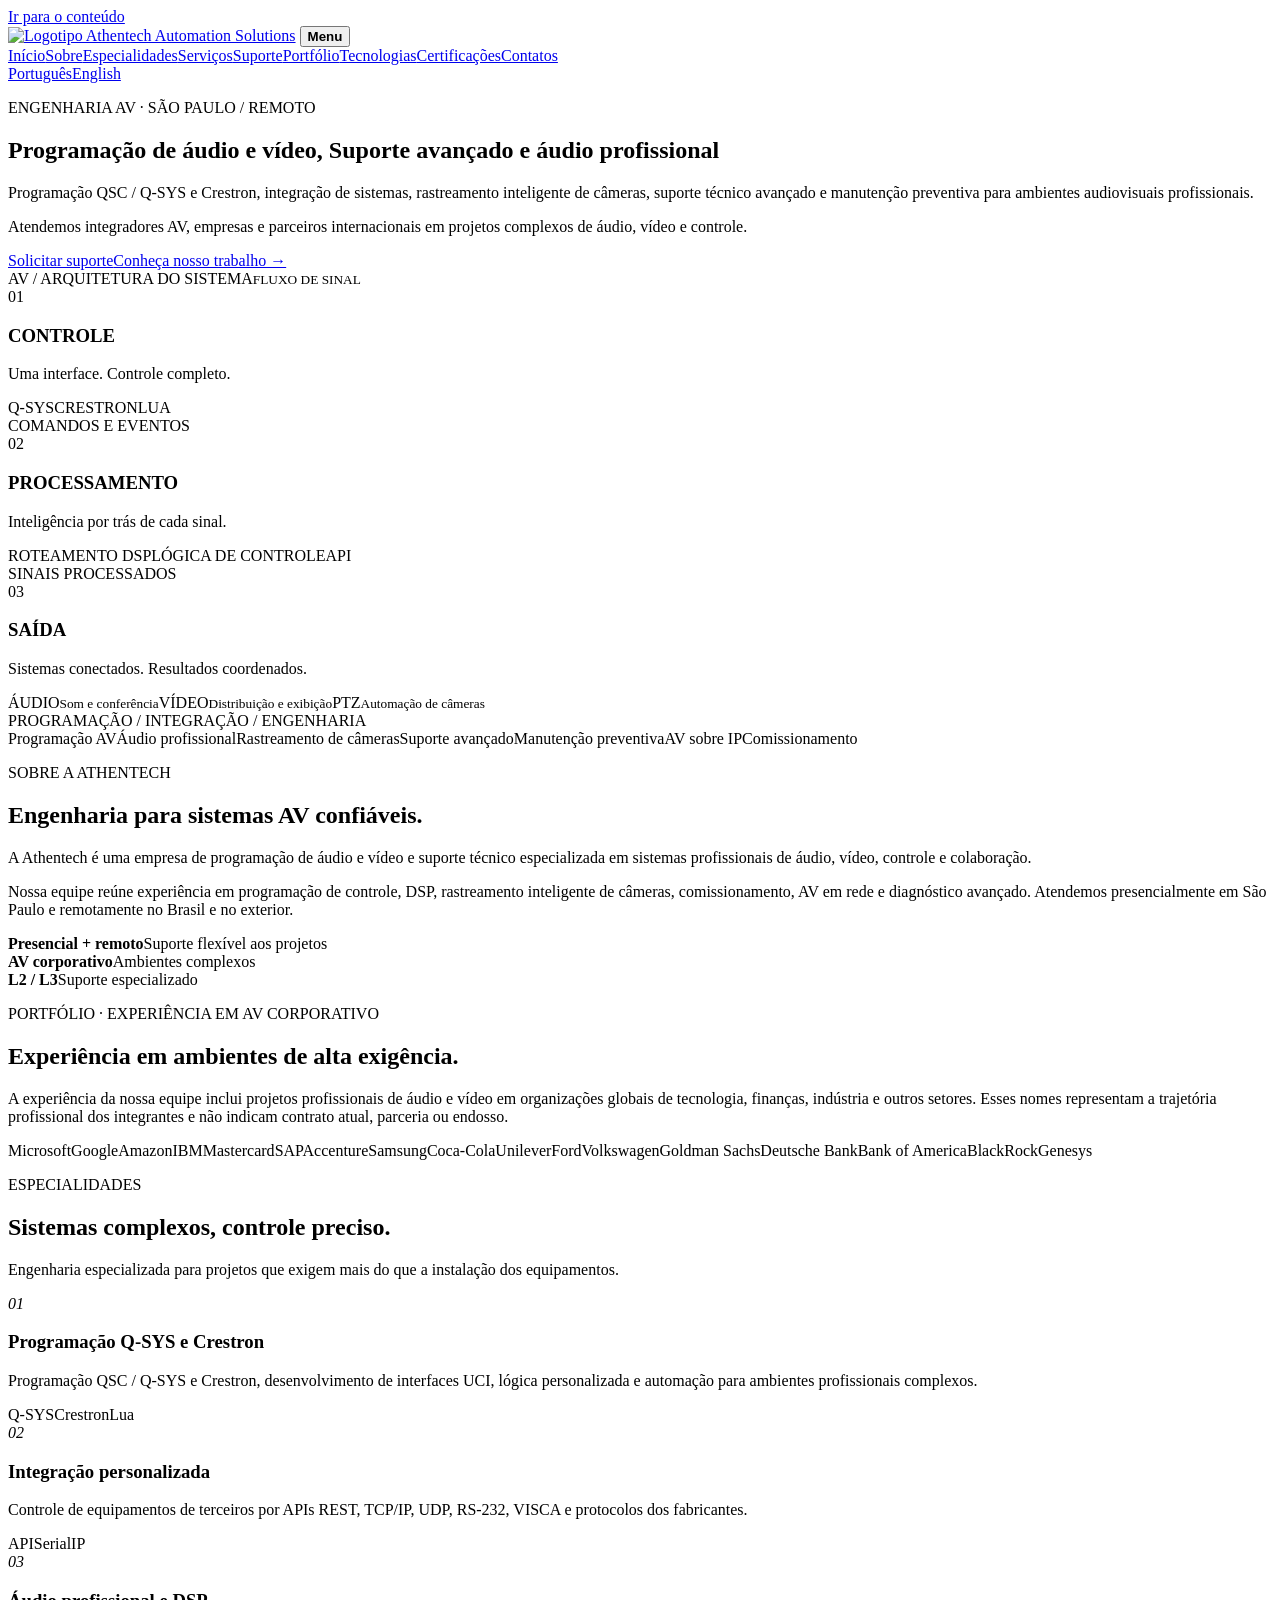
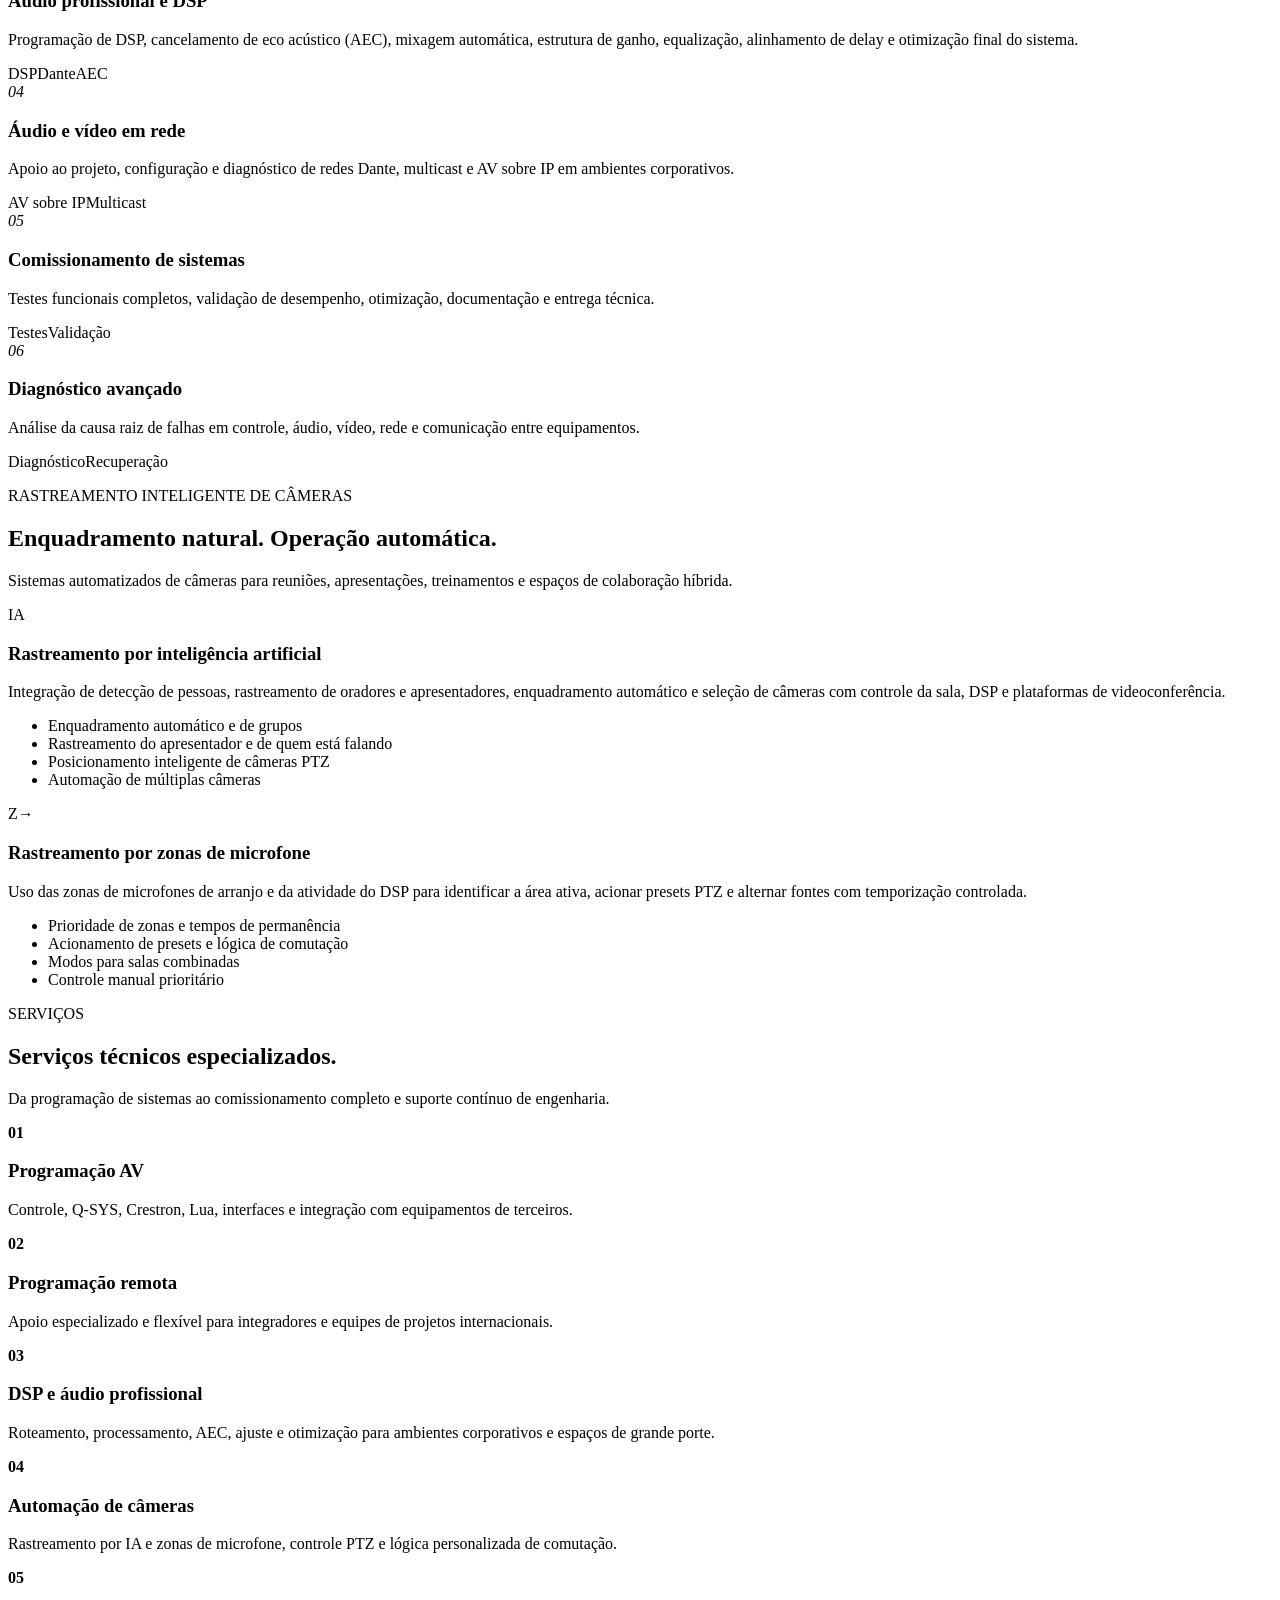
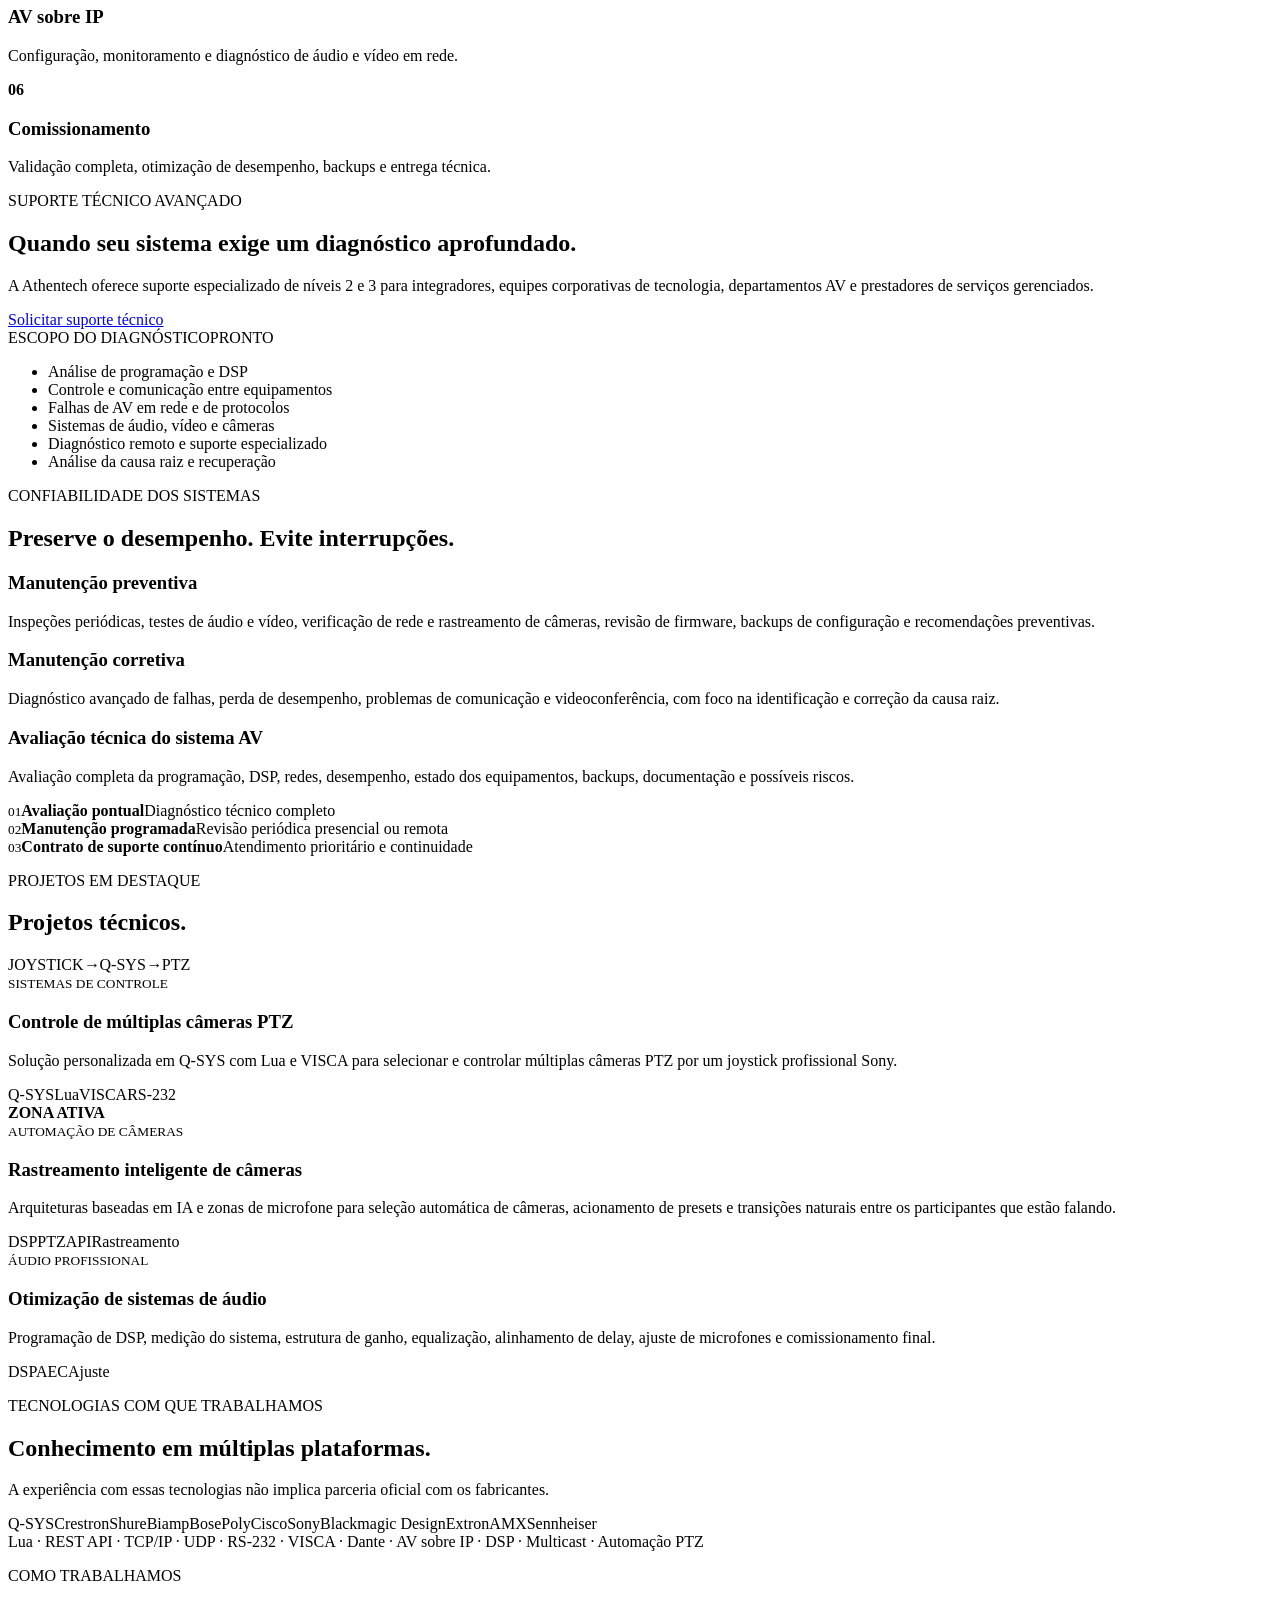
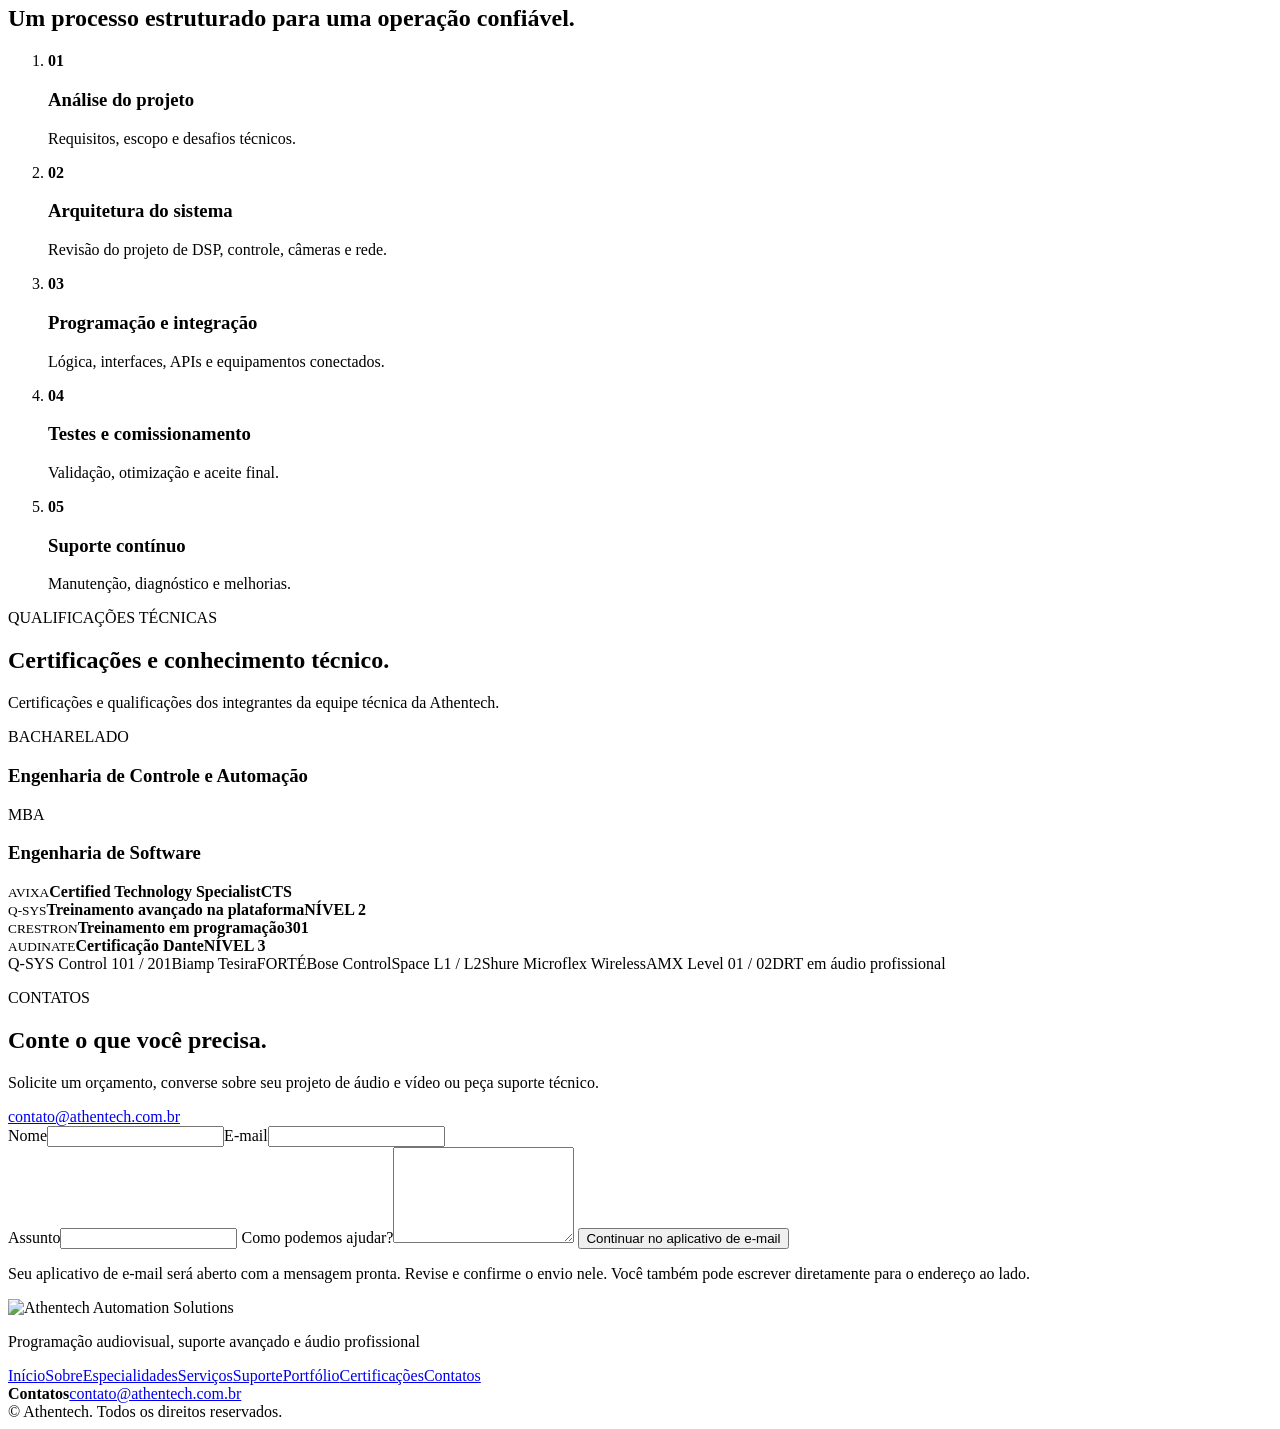
==== index.html @ fe6fc37f "Add files via upload" ====
<!doctype html>
<html lang="pt-BR">
<head>
  <meta charset="utf-8">
  <meta name="viewport" content="width=device-width,initial-scale=1">
  <title>Athentech | Programação QSC / Q-SYS, Crestron e áudio e vídeo</title>
  <meta name="description" content="Empresa de programação de áudio e vídeo: QSC / Q-SYS, Crestron, DSP e suporte técnico AV. Atendimento presencial em São Paulo e remoto no Brasil e exterior.">
  <meta property="og:title" content="Athentech | Programação Q-SYS, Crestron e sistemas AV">
  <meta property="og:description" content="Programação, áudio profissional, rastreamento inteligente de câmeras e suporte avançado para sistemas AV complexos.">
  <meta property="og:type" content="website">
  <link rel="stylesheet" href="/css/style.css">
  <link rel="stylesheet" href="/css/hero-refresh.css">
  <script defer src="/js/script.js"></script>
  <link rel="canonical" href="https://www.athentech.com.br/">
  <link rel="alternate" hreflang="pt-BR" href="https://www.athentech.com.br/">
  <link rel="alternate" hreflang="en" href="https://www.athentech.com.br/en/">
  <link rel="alternate" hreflang="x-default" href="https://www.athentech.com.br/">
  <meta property="og:url" content="https://www.athentech.com.br/">
  <meta property="og:locale" content="pt_BR">
  <meta property="og:locale:alternate" content="en_US">
</head>
<body>
  <a class="skip" href="#main">Ir para o conteúdo</a>
  <header class="site-header">
    <nav class="nav wrap" aria-label="Navegação principal">
      <a class="brand" href="#home" aria-label="Athentech — início"><img src="/assets/logos/athentech-original.png" alt="Logotipo Athentech Automation Solutions" width="535" height="370"></a>
      <button class="menu" aria-expanded="false" aria-controls="nav-links"><span></span><span></span><span></span><b>Menu</b></button>
      <div class="nav-links" id="nav-links"><a href="#home">Início</a><a href="#about">Sobre</a><a href="#expertise">Especialidades</a><a href="#services">Serviços</a><a href="#support">Suporte</a><a href="#portfolio">Portfólio</a><a href="#technologies">Tecnologias</a><a href="#certifications">Certificações</a><a href="#contact">Contatos</a></div>
      <div class="language-switch" role="group" aria-label="Escolher idioma"><a href="/" lang="pt-BR" hreflang="pt-BR" aria-current="page">Português</a><a href="/en/" lang="en" hreflang="en">English</a></div>
    </nav>
  </header>
  <main id="main">
    <section class="hero section" id="home">
      <div class="wrap hero-grid">
        <div class="reveal"><p class="eyebrow">ENGENHARIA AV · SÃO PAULO / REMOTO</p><h1>Programação de áudio e vídeo, <span>Suporte avançado</span> e áudio profissional</h1><p class="lead">Programação QSC / Q-SYS e Crestron, integração de sistemas, rastreamento inteligente de câmeras, suporte técnico avançado e manutenção preventiva para ambientes audiovisuais profissionais.</p><p class="muted">Atendemos integradores AV, empresas e parceiros internacionais em projetos complexos de áudio, vídeo e controle.</p><div class="actions"><a class="button ghost" href="#support">Solicitar suporte</a><a class="text-link" href="#portfolio">Conheça nosso trabalho →</a></div></div>
        <div class="av-blueprint" aria-label="Arquitetura AV: comandos de controle passam pelo processamento de DSP, lógica e API, até as saídas de áudio, vídeo e PTZ.">
          <div class="blueprint-heading"><span>AV / ARQUITETURA DO SISTEMA</span><small>FLUXO DE SINAL</small></div>
          <div class="flow-stage"><div class="stage-number">01</div><div><h3>CONTROLE</h3><p>Uma interface. Controle completo.</p><div class="flow-tags"><span>Q-SYS</span><span>CRESTRON</span><span>LUA</span></div></div></div>
          <div class="flow-connection" aria-hidden="true"><span>COMANDOS E EVENTOS</span></div>
          <div class="flow-stage processing"><div class="stage-number">02</div><div><h3>PROCESSAMENTO</h3><p>Inteligência por trás de cada sinal.</p><div class="flow-tags"><span>ROTEAMENTO DSP</span><span>LÓGICA DE CONTROLE</span><span>API</span></div></div></div>
          <div class="flow-connection" aria-hidden="true"><span>SINAIS PROCESSADOS</span></div>
          <div class="flow-stage"><div class="stage-number">03</div><div><h3>SAÍDA</h3><p>Sistemas conectados. Resultados coordenados.</p><div class="output-branches"><span>ÁUDIO<small>Som e conferência</small></span><span>VÍDEO<small>Distribuição e exibição</small></span><span>PTZ<small>Automação de câmeras</small></span></div></div></div>
          <div class="blueprint-footer">PROGRAMAÇÃO <span>/</span> INTEGRAÇÃO <span>/</span> ENGENHARIA</div>
        </div>
      </div>
    </section>
    <div class="cap-strip"><div class="wrap ticker"><span>Programação AV</span><span>Áudio profissional</span><span>Rastreamento de câmeras</span><span>Suporte avançado</span><span>Manutenção preventiva</span><span>AV sobre IP</span><span>Comissionamento</span></div></div>

    <section class="section" id="about"><div class="wrap split"><div><p class="eyebrow">SOBRE A ATHENTECH</p><h2>Engenharia para sistemas AV confiáveis.</h2></div><div><p class="lead small-lead">A Athentech é uma empresa de programação de áudio e vídeo e suporte técnico especializada em sistemas profissionais de áudio, vídeo, controle e colaboração.</p><p>Nossa equipe reúne experiência em programação de controle, DSP, rastreamento inteligente de câmeras, comissionamento, AV em rede e diagnóstico avançado. Atendemos presencialmente em São Paulo e remotamente no Brasil e no exterior.</p><div class="facts"><div><b>Presencial + remoto</b><span>Suporte flexível aos projetos</span></div><div><b>AV corporativo</b><span>Ambientes complexos</span></div><div><b>L2 / L3</b><span>Suporte especializado</span></div></div></div></div></section>

    <section class="section alternate" id="portfolio"><div class="wrap"><p class="eyebrow">PORTFÓLIO · EXPERIÊNCIA EM AV CORPORATIVO</p><h2>Experiência em ambientes de alta exigência.</h2><p class="section-intro">A experiência da nossa equipe inclui projetos profissionais de áudio e vídeo em organizações globais de tecnologia, finanças, indústria e outros setores. Esses nomes representam a trajetória profissional dos integrantes e não indicam contrato atual, parceria ou endosso.</p><div class="logo-wall" aria-label="Organizações presentes na trajetória profissional da equipe"><span><img src="https://cdn.simpleicons.org/microsoft/ffffff" alt="" onerror="this.hidden=true">Microsoft</span><span><img src="https://cdn.simpleicons.org/google/ffffff" alt="" onerror="this.hidden=true">Google</span><span><img src="https://cdn.simpleicons.org/amazon/ffffff" alt="" onerror="this.hidden=true">Amazon</span><span><img src="https://cdn.simpleicons.org/ibm/ffffff" alt="" onerror="this.hidden=true">IBM</span><span><img src="https://cdn.simpleicons.org/mastercard/ffffff" alt="" onerror="this.hidden=true">Mastercard</span><span><img src="https://cdn.simpleicons.org/sap/ffffff" alt="" onerror="this.hidden=true">SAP</span><span><img src="https://cdn.simpleicons.org/accenture/ffffff" alt="" onerror="this.hidden=true">Accenture</span><span><img src="https://cdn.simpleicons.org/samsung/ffffff" alt="" onerror="this.hidden=true">Samsung</span><span><img src="https://cdn.simpleicons.org/cocacola/ffffff" alt="" onerror="this.hidden=true">Coca-Cola</span><span><img src="https://cdn.simpleicons.org/unilever/ffffff" alt="" onerror="this.hidden=true">Unilever</span><span><img src="https://cdn.simpleicons.org/ford/ffffff" alt="" onerror="this.hidden=true">Ford</span><span><img src="https://cdn.simpleicons.org/volkswagen/ffffff" alt="" onerror="this.hidden=true">Volkswagen</span><span><img src="https://cdn.simpleicons.org/goldmansachs/ffffff" alt="" onerror="this.hidden=true">Goldman Sachs</span><span><img src="https://cdn.simpleicons.org/deutschebank/ffffff" alt="" onerror="this.hidden=true">Deutsche Bank</span><span><img src="https://cdn.simpleicons.org/bankofamerica/ffffff" alt="" onerror="this.hidden=true">Bank of America</span><span><img src="https://cdn.simpleicons.org/blackrock/ffffff" alt="" onerror="this.hidden=true">BlackRock</span><span><img src="https://cdn.simpleicons.org/genesys/ffffff" alt="" onerror="this.hidden=true">Genesys</span></div></div></section>

    <section class="section" id="expertise"><div class="wrap"><p class="eyebrow">ESPECIALIDADES</p><div class="heading-row"><h2>Sistemas complexos, controle preciso.</h2><p>Engenharia especializada para projetos que exigem mais do que a instalação dos equipamentos.</p></div><div class="card-grid expertise-grid">
      <article class="card featured"><i>01</i><h3>Programação Q-SYS e Crestron</h3><p>Programação QSC / Q-SYS e Crestron, desenvolvimento de interfaces UCI, lógica personalizada e automação para ambientes profissionais complexos.</p><div class="tags"><span>Q-SYS</span><span>Crestron</span><span>Lua</span></div></article>
      <article class="card"><i>02</i><h3>Integração personalizada</h3><p>Controle de equipamentos de terceiros por APIs REST, TCP/IP, UDP, RS-232, VISCA e protocolos dos fabricantes.</p><div class="tags"><span>API</span><span>Serial</span><span>IP</span></div></article>
      <article class="card"><i>03</i><h3>Áudio profissional e DSP</h3><p>Programação de DSP, cancelamento de eco acústico (AEC), mixagem automática, estrutura de ganho, equalização, alinhamento de delay e otimização final do sistema.</p><div class="tags"><span>DSP</span><span>Dante</span><span>AEC</span></div></article>
      <article class="card"><i>04</i><h3>Áudio e vídeo em rede</h3><p>Apoio ao projeto, configuração e diagnóstico de redes Dante, multicast e AV sobre IP em ambientes corporativos.</p><div class="tags"><span>AV sobre IP</span><span>Multicast</span></div></article>
      <article class="card"><i>05</i><h3>Comissionamento de sistemas</h3><p>Testes funcionais completos, validação de desempenho, otimização, documentação e entrega técnica.</p><div class="tags"><span>Testes</span><span>Validação</span></div></article>
      <article class="card"><i>06</i><h3>Diagnóstico avançado</h3><p>Análise da causa raiz de falhas em controle, áudio, vídeo, rede e comunicação entre equipamentos.</p><div class="tags"><span>Diagnóstico</span><span>Recuperação</span></div></article>
    </div></div></section>

    <section class="section tracking" id="camera-tracking"><div class="wrap"><p class="eyebrow">RASTREAMENTO INTELIGENTE DE CÂMERAS</p><h2>Enquadramento natural. Operação automática.</h2><p class="section-intro">Sistemas automatizados de câmeras para reuniões, apresentações, treinamentos e espaços de colaboração híbrida.</p><div class="tracking-grid"><article><div class="icon">IA</div><h3>Rastreamento por inteligência artificial</h3><p>Integração de detecção de pessoas, rastreamento de oradores e apresentadores, enquadramento automático e seleção de câmeras com controle da sala, DSP e plataformas de videoconferência.</p><ul><li>Enquadramento automático e de grupos</li><li>Rastreamento do apresentador e de quem está falando</li><li>Posicionamento inteligente de câmeras PTZ</li><li>Automação de múltiplas câmeras</li></ul></article><article><div class="icon">Z→</div><h3>Rastreamento por zonas de microfone</h3><p>Uso das zonas de microfones de arranjo e da atividade do DSP para identificar a área ativa, acionar presets PTZ e alternar fontes com temporização controlada.</p><ul><li>Prioridade de zonas e tempos de permanência</li><li>Acionamento de presets e lógica de comutação</li><li>Modos para salas combinadas</li><li>Controle manual prioritário</li></ul></article></div></div></section>

    <section class="section" id="services"><div class="wrap"><p class="eyebrow">SERVIÇOS</p><div class="heading-row"><h2>Serviços técnicos especializados.</h2><p>Da programação de sistemas ao comissionamento completo e suporte contínuo de engenharia.</p></div><div class="service-list">
      <article><b>01</b><h3>Programação AV</h3><p>Controle, Q-SYS, Crestron, Lua, interfaces e integração com equipamentos de terceiros.</p></article><article><b>02</b><h3>Programação remota</h3><p>Apoio especializado e flexível para integradores e equipes de projetos internacionais.</p></article><article><b>03</b><h3>DSP e áudio profissional</h3><p>Roteamento, processamento, AEC, ajuste e otimização para ambientes corporativos e espaços de grande porte.</p></article><article><b>04</b><h3>Automação de câmeras</h3><p>Rastreamento por IA e zonas de microfone, controle PTZ e lógica personalizada de comutação.</p></article><article><b>05</b><h3>AV sobre IP</h3><p>Configuração, monitoramento e diagnóstico de áudio e vídeo em rede.</p></article><article><b>06</b><h3>Comissionamento</h3><p>Validação completa, otimização de desempenho, backups e entrega técnica.</p></article>
    </div></div></section>

    <section class="section support" id="support"><div class="wrap"><div class="support-head"><p class="eyebrow">SUPORTE TÉCNICO AVANÇADO</p><h2>Quando seu sistema exige um diagnóstico aprofundado.</h2><p>A Athentech oferece suporte especializado de níveis 2 e 3 para integradores, equipes corporativas de tecnologia, departamentos AV e prestadores de serviços gerenciados.</p><a class="button" href="#contact">Solicitar suporte técnico</a></div><div class="diagnostic"><div class="diag-top"><span>ESCOPO DO DIAGNÓSTICO</span><span class="status">PRONTO</span></div><ul><li>Análise de programação e DSP</li><li>Controle e comunicação entre equipamentos</li><li>Falhas de AV em rede e de protocolos</li><li>Sistemas de áudio, vídeo e câmeras</li><li>Diagnóstico remoto e suporte especializado</li><li>Análise da causa raiz e recuperação</li></ul></div></div></section>

    <section class="section"><div class="wrap"><p class="eyebrow">CONFIABILIDADE DOS SISTEMAS</p><h2>Preserve o desempenho. Evite interrupções.</h2><div class="maintenance-grid"><article><h3>Manutenção preventiva</h3><p>Inspeções periódicas, testes de áudio e vídeo, verificação de rede e rastreamento de câmeras, revisão de firmware, backups de configuração e recomendações preventivas.</p></article><article><h3>Manutenção corretiva</h3><p>Diagnóstico avançado de falhas, perda de desempenho, problemas de comunicação e videoconferência, com foco na identificação e correção da causa raiz.</p></article><article><h3>Avaliação técnica do sistema AV</h3><p>Avaliação completa da programação, DSP, redes, desempenho, estado dos equipamentos, backups, documentação e possíveis riscos.</p></article></div><div class="models"><div><small>01</small><b>Avaliação pontual</b><span>Diagnóstico técnico completo</span></div><div><small>02</small><b>Manutenção programada</b><span>Revisão periódica presencial ou remota</span></div><div><small>03</small><b>Contrato de suporte contínuo</b><span>Atendimento prioritário e continuidade</span></div></div></div></section>

    <section class="section alternate" id="technical-projects"><div class="wrap"><p class="eyebrow">PROJETOS EM DESTAQUE</p><h2>Projetos técnicos.</h2><div class="portfolio-grid"><article class="project"><div class="project-visual flow"><span>JOYSTICK</span><i>→</i><span>Q-SYS</span><i>→</i><span>PTZ</span></div><div><small>SISTEMAS DE CONTROLE</small><h3>Controle de múltiplas câmeras PTZ</h3><p>Solução personalizada em Q-SYS com Lua e VISCA para selecionar e controlar múltiplas câmeras PTZ por um joystick profissional Sony.</p><div class="tags"><span>Q-SYS</span><span>Lua</span><span>VISCA</span><span>RS-232</span></div></div></article><article class="project"><div class="project-visual zones"><i></i><i></i><i></i><b>ZONA ATIVA</b></div><div><small>AUTOMAÇÃO DE CÂMERAS</small><h3>Rastreamento inteligente de câmeras</h3><p>Arquiteturas baseadas em IA e zonas de microfone para seleção automática de câmeras, acionamento de presets e transições naturais entre os participantes que estão falando.</p><div class="tags"><span>DSP</span><span>PTZ</span><span>API</span><span>Rastreamento</span></div></div></article><article class="project"><div class="project-visual waves"><i></i><i></i><i></i><i></i><i></i><i></i><i></i></div><div><small>ÁUDIO PROFISSIONAL</small><h3>Otimização de sistemas de áudio</h3><p>Programação de DSP, medição do sistema, estrutura de ganho, equalização, alinhamento de delay, ajuste de microfones e comissionamento final.</p><div class="tags"><span>DSP</span><span>AEC</span><span>Ajuste</span></div></div></article></div></div></section>

    <section class="section" id="technologies"><div class="wrap"><p class="eyebrow">TECNOLOGIAS COM QUE TRABALHAMOS</p><h2>Conhecimento em múltiplas plataformas.</h2><p class="section-intro">A experiência com essas tecnologias não implica parceria oficial com os fabricantes.</p><div class="tech-cloud"><span>Q-SYS</span><span>Crestron</span><span>Shure</span><span>Biamp</span><span>Bose</span><span>Poly</span><span>Cisco</span><span>Sony</span><span>Blackmagic Design</span><span>Extron</span><span>AMX</span><span>Sennheiser</span></div><div class="protocols">Lua · REST API · TCP/IP · UDP · RS-232 · VISCA · Dante · AV sobre IP · DSP · Multicast · Automação PTZ</div></div></section>

    <section class="section process"><div class="wrap"><p class="eyebrow">COMO TRABALHAMOS</p><h2>Um processo estruturado para uma operação confiável.</h2><ol><li><b>01</b><div><h3>Análise do projeto</h3><p>Requisitos, escopo e desafios técnicos.</p></div></li><li><b>02</b><div><h3>Arquitetura do sistema</h3><p>Revisão do projeto de DSP, controle, câmeras e rede.</p></div></li><li><b>03</b><div><h3>Programação e integração</h3><p>Lógica, interfaces, APIs e equipamentos conectados.</p></div></li><li><b>04</b><div><h3>Testes e comissionamento</h3><p>Validação, otimização e aceite final.</p></div></li><li><b>05</b><div><h3>Suporte contínuo</h3><p>Manutenção, diagnóstico e melhorias.</p></div></li></ol></div></section>

    <section class="section certifications" id="certifications"><div class="wrap"><p class="eyebrow">QUALIFICAÇÕES TÉCNICAS</p><h2>Certificações e conhecimento técnico.</h2><p class="section-intro">Certificações e qualificações dos integrantes da equipe técnica da Athentech.</p><div class="academic-qualifications"><article><p class="eyebrow">BACHARELADO</p><h3>Engenharia de Controle e Automação</h3></article><article><p class="eyebrow">MBA</p><h3>Engenharia de Software</h3></article></div><div class="cert-major"><div><small>AVIXA</small><b>Certified Technology Specialist</b><strong>CTS</strong></div><div><small>Q-SYS</small><b>Treinamento avançado na plataforma</b><strong>NÍVEL 2</strong></div><div><small>CRESTRON</small><b>Treinamento em programação</b><strong>301</strong></div><div><small>AUDINATE</small><b>Certificação Dante</b><strong>NÍVEL 3</strong></div></div><div class="cert-minor"><span>Q-SYS Control 101 / 201</span><span>Biamp TesiraFORTÉ</span><span>Bose ControlSpace L1 / L2</span><span>Shure Microflex Wireless</span><span>AMX Level 01 / 02</span><span>DRT em áudio profissional</span></div></div></section>


    <section class="section contact-section" id="contact"><div class="wrap contact-grid">
      <div><p class="eyebrow">CONTATOS</p><h2>Conte o que você precisa.</h2><p class="section-intro">Solicite um orçamento, converse sobre seu projeto de áudio e vídeo ou peça suporte técnico.</p><a class="contact-email" href="mailto:contato@athentech.com.br">contato@athentech.com.br</a></div>
      <form id="contact-form" action="mailto:contato@athentech.com.br" method="get" aria-describedby="contact-note">
        <div class="form-grid"><label for="contact-name">Nome<input id="contact-name" name="name" autocomplete="name" required maxlength="100"></label><label for="contact-email">E-mail<input id="contact-email" name="email" type="email" autocomplete="email" required maxlength="160"></label></div>
        <label for="contact-subject">Assunto<input id="contact-subject" name="subject" required maxlength="150"></label>
        <label for="contact-message">Como podemos ajudar?<textarea id="contact-message" name="message" rows="6" required maxlength="2000"></textarea></label>
        <button class="button" type="submit">Continuar no aplicativo de e-mail</button>
        <p id="contact-note" class="form-note">Seu aplicativo de e-mail será aberto com a mensagem pronta. Revise e confirme o envio nele. Você também pode escrever diretamente para o endereço ao lado.</p>
        <p id="contact-status" role="status" aria-live="polite"></p>
      </form>
    </div></section>
  </main>
  <footer><div class="wrap footer-grid"><div><div class="footer-logo-panel"><img src="/assets/logos/athentech-footer.png" alt="Athentech Automation Solutions" width="535" height="370" loading="lazy"></div><p>Programação audiovisual, suporte avançado e áudio profissional</p></div><nav aria-label="Navegação do rodapé"><a href="#home">Início</a><a href="#about">Sobre</a><a href="#expertise">Especialidades</a><a href="#services">Serviços</a><a href="#support">Suporte</a><a href="#portfolio">Portfólio</a><a href="#certifications">Certificações</a><a href="#contact">Contatos</a></nav><div class="contact-compact"><b>Contatos</b><a href="mailto:contato@athentech.com.br">contato@athentech.com.br</a></div></div><div class="wrap legal">© <span id="year"></span> Athentech. Todos os direitos reservados.</div></footer>
</body></html>
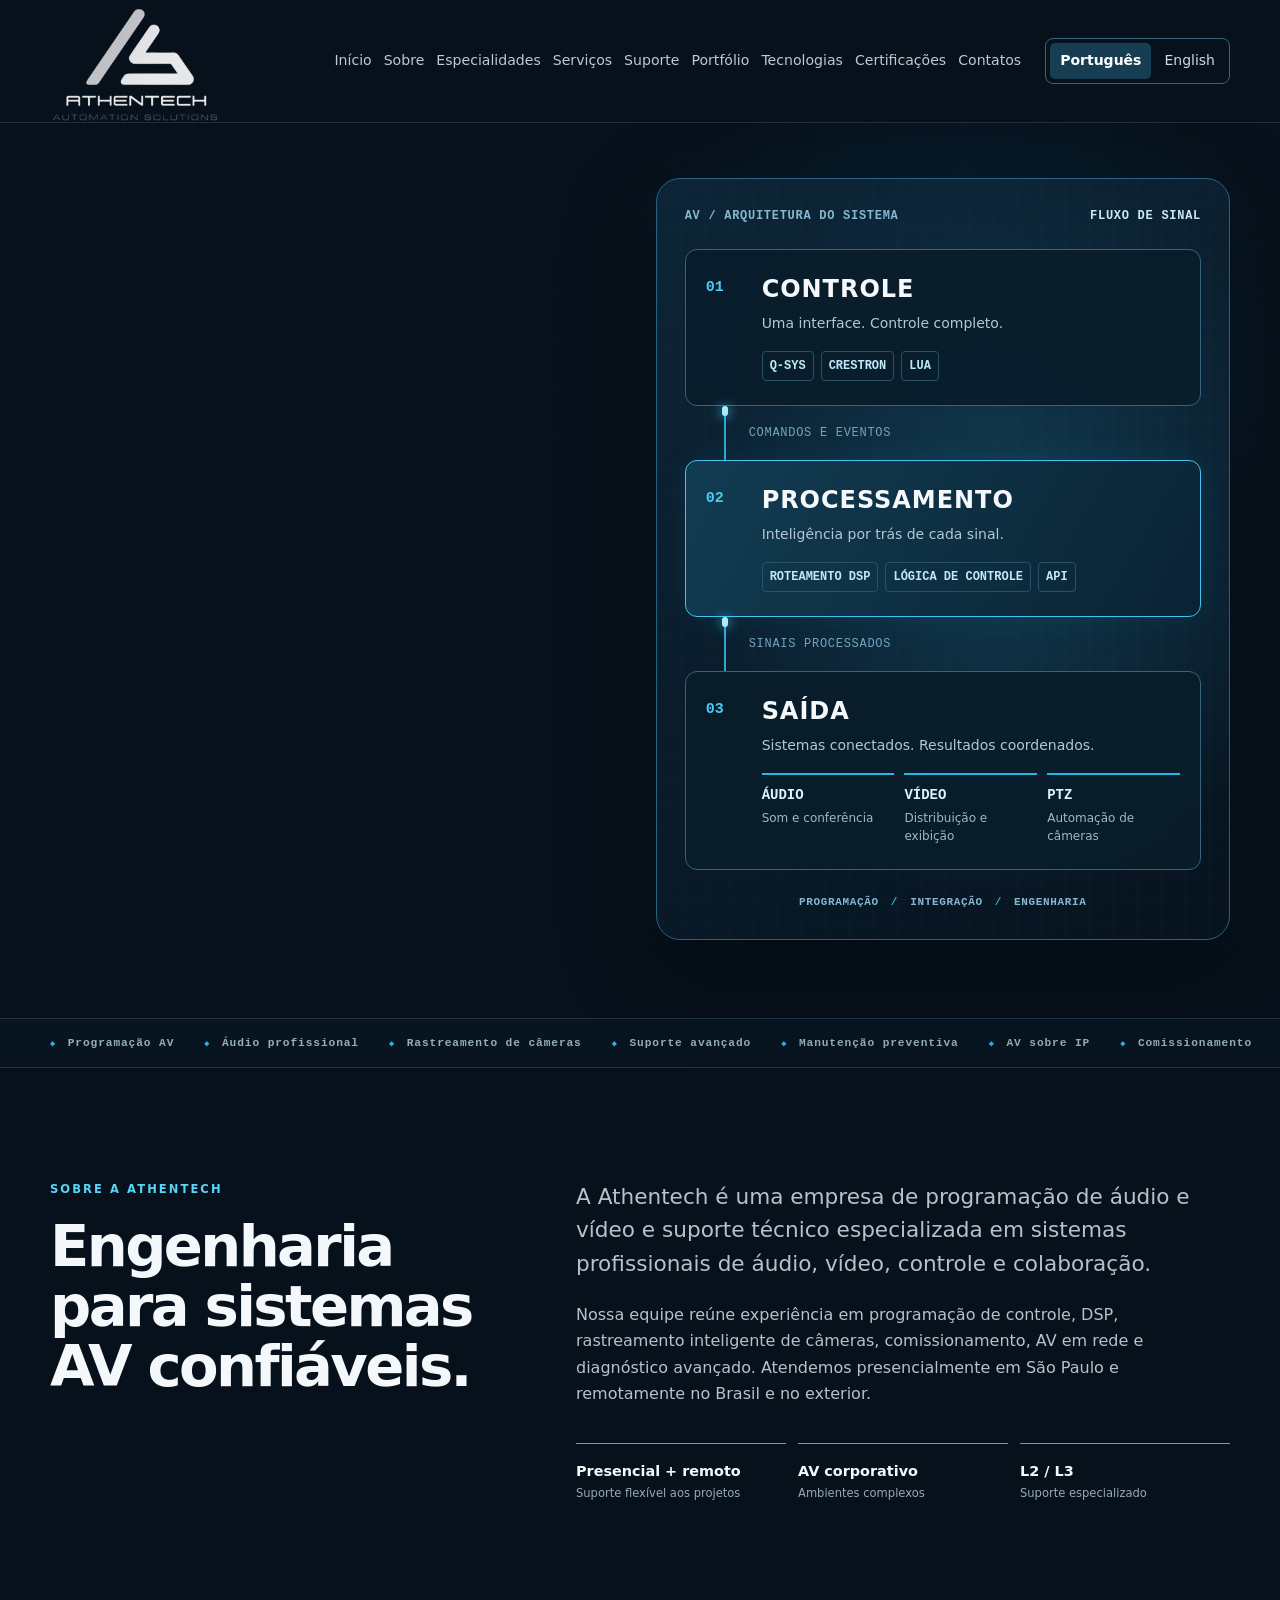
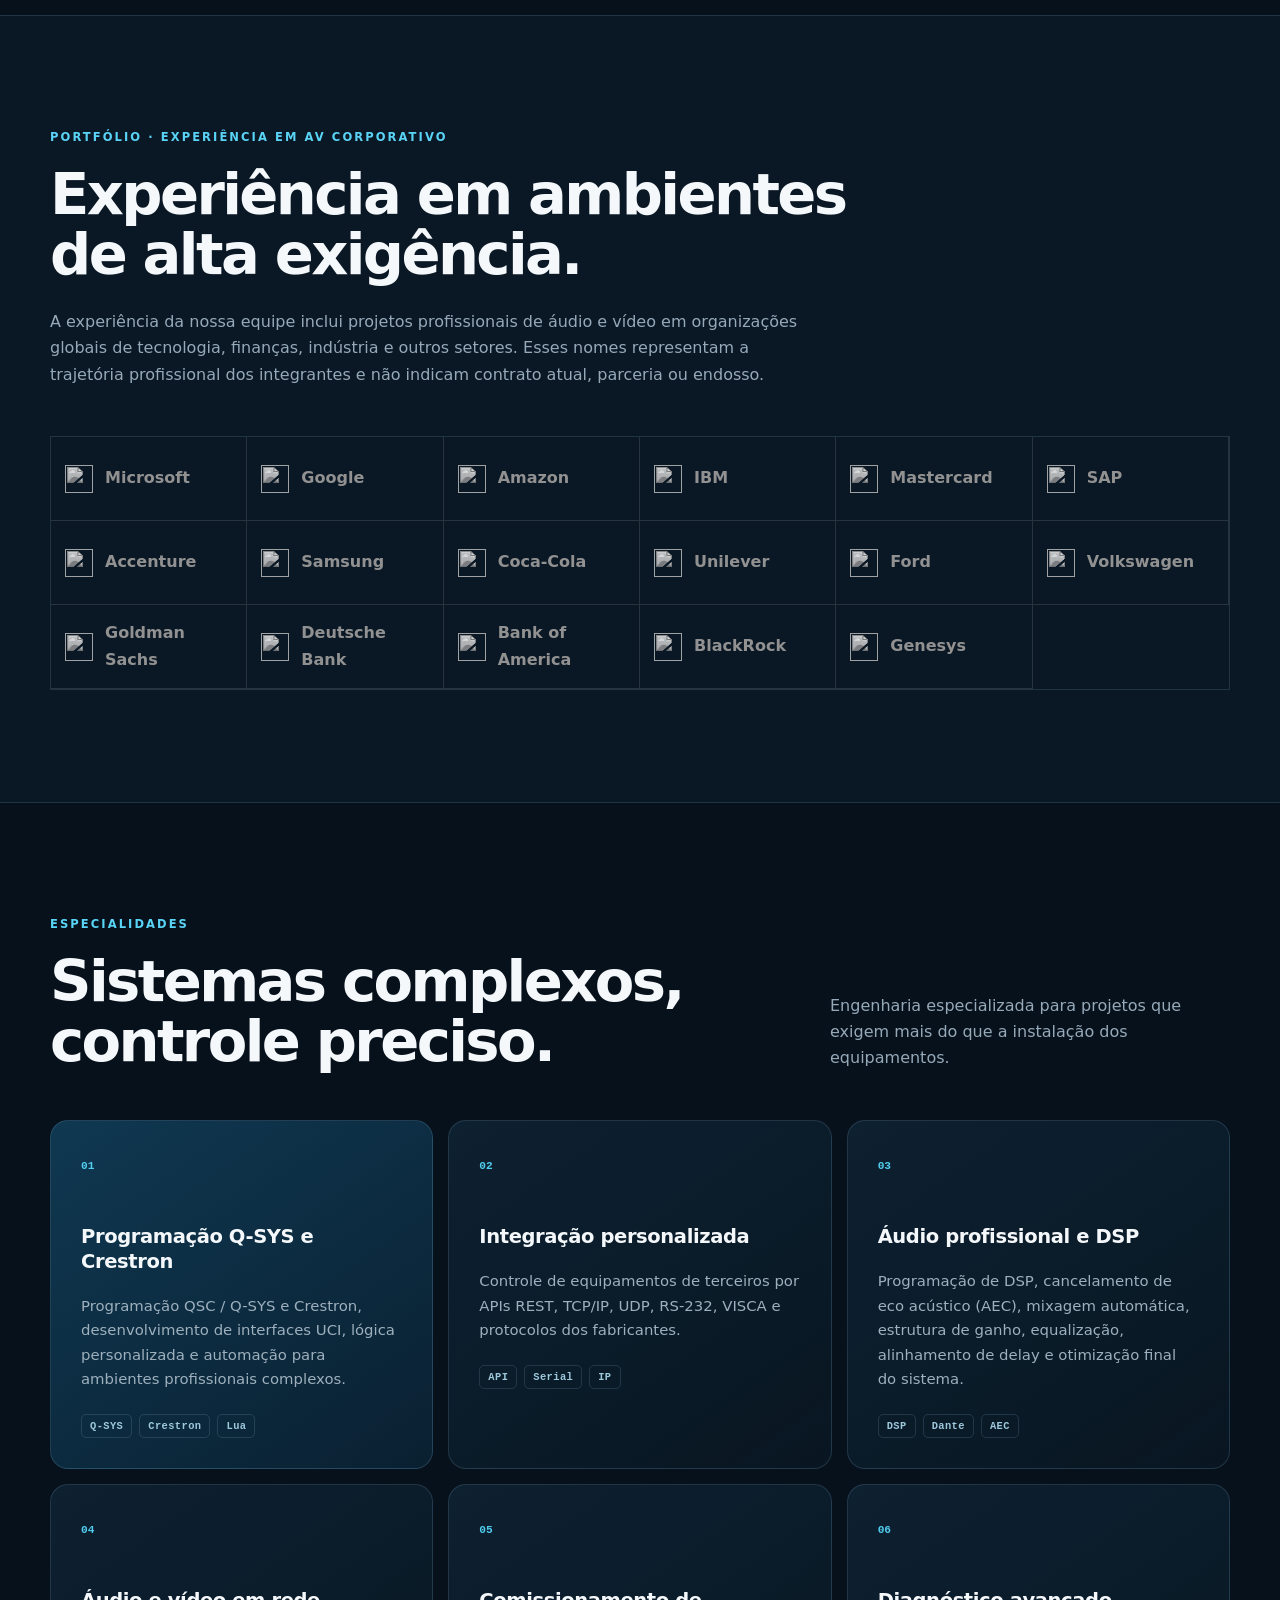
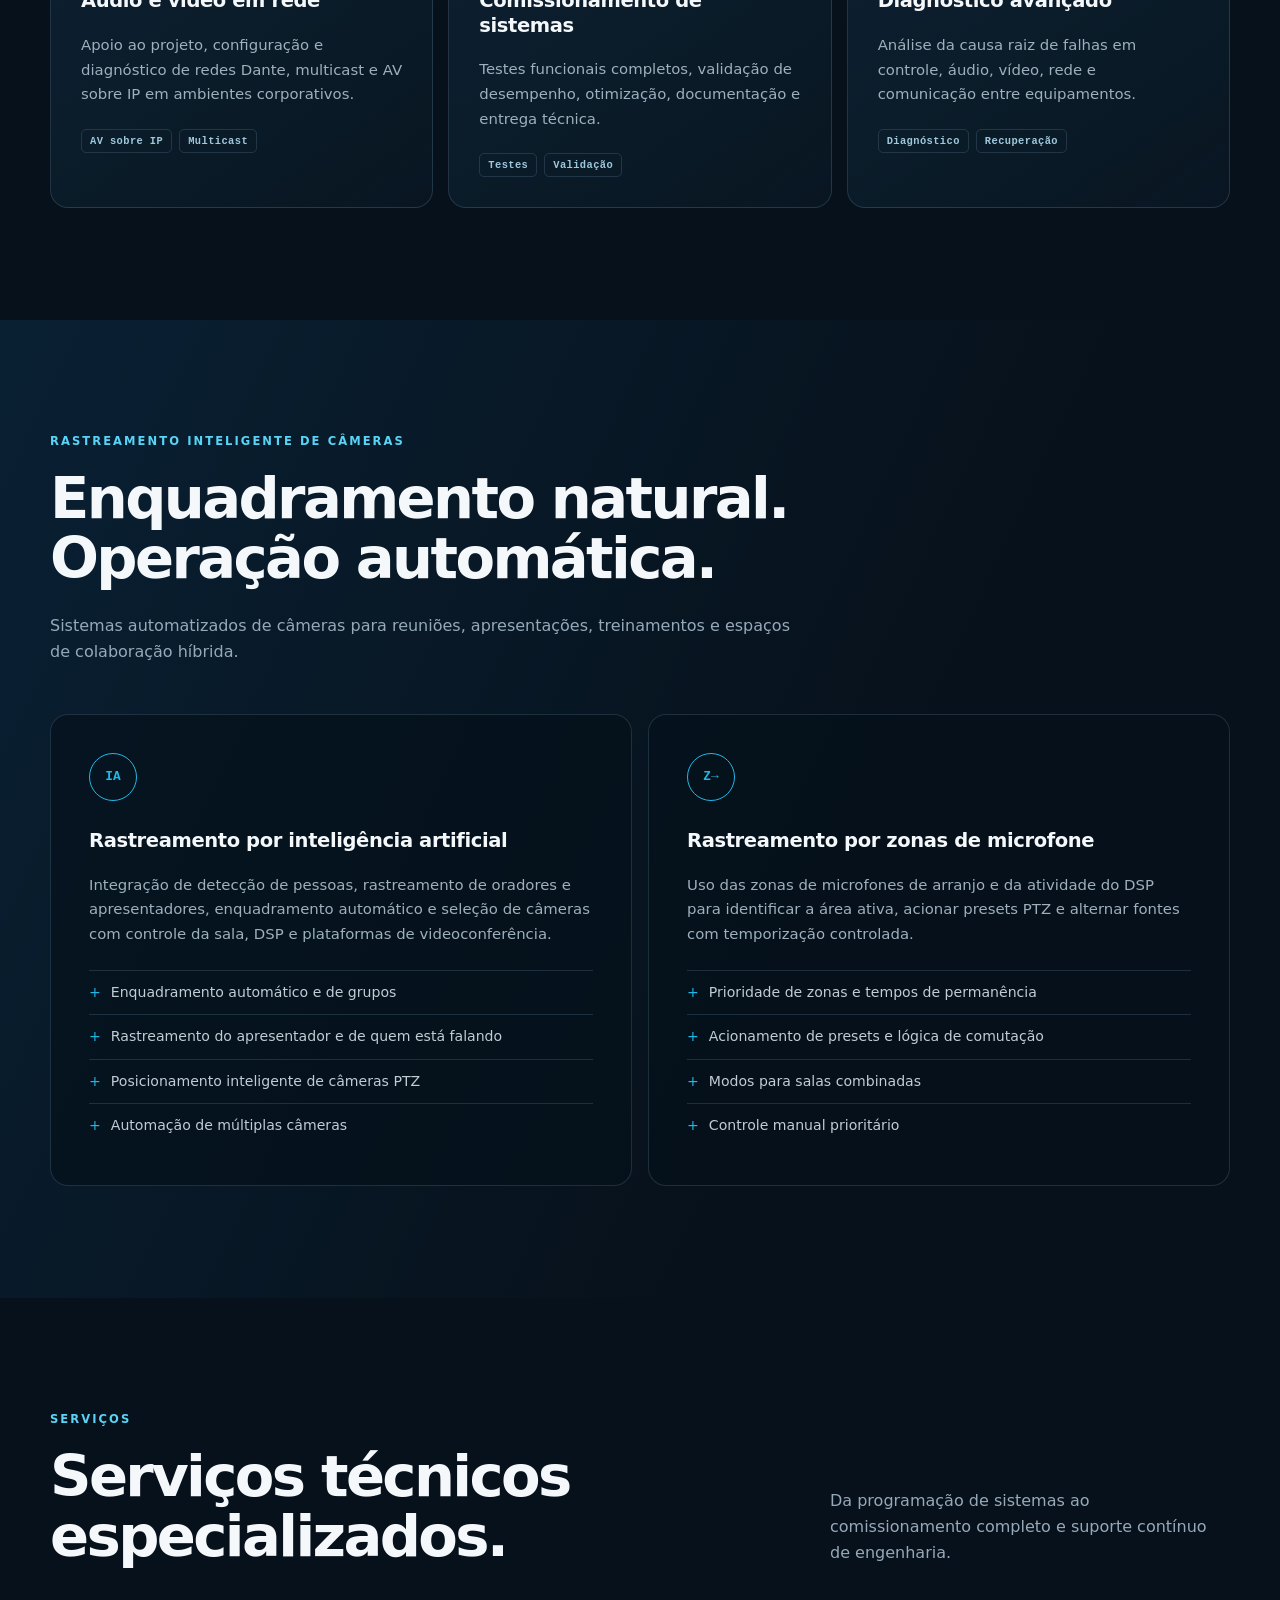
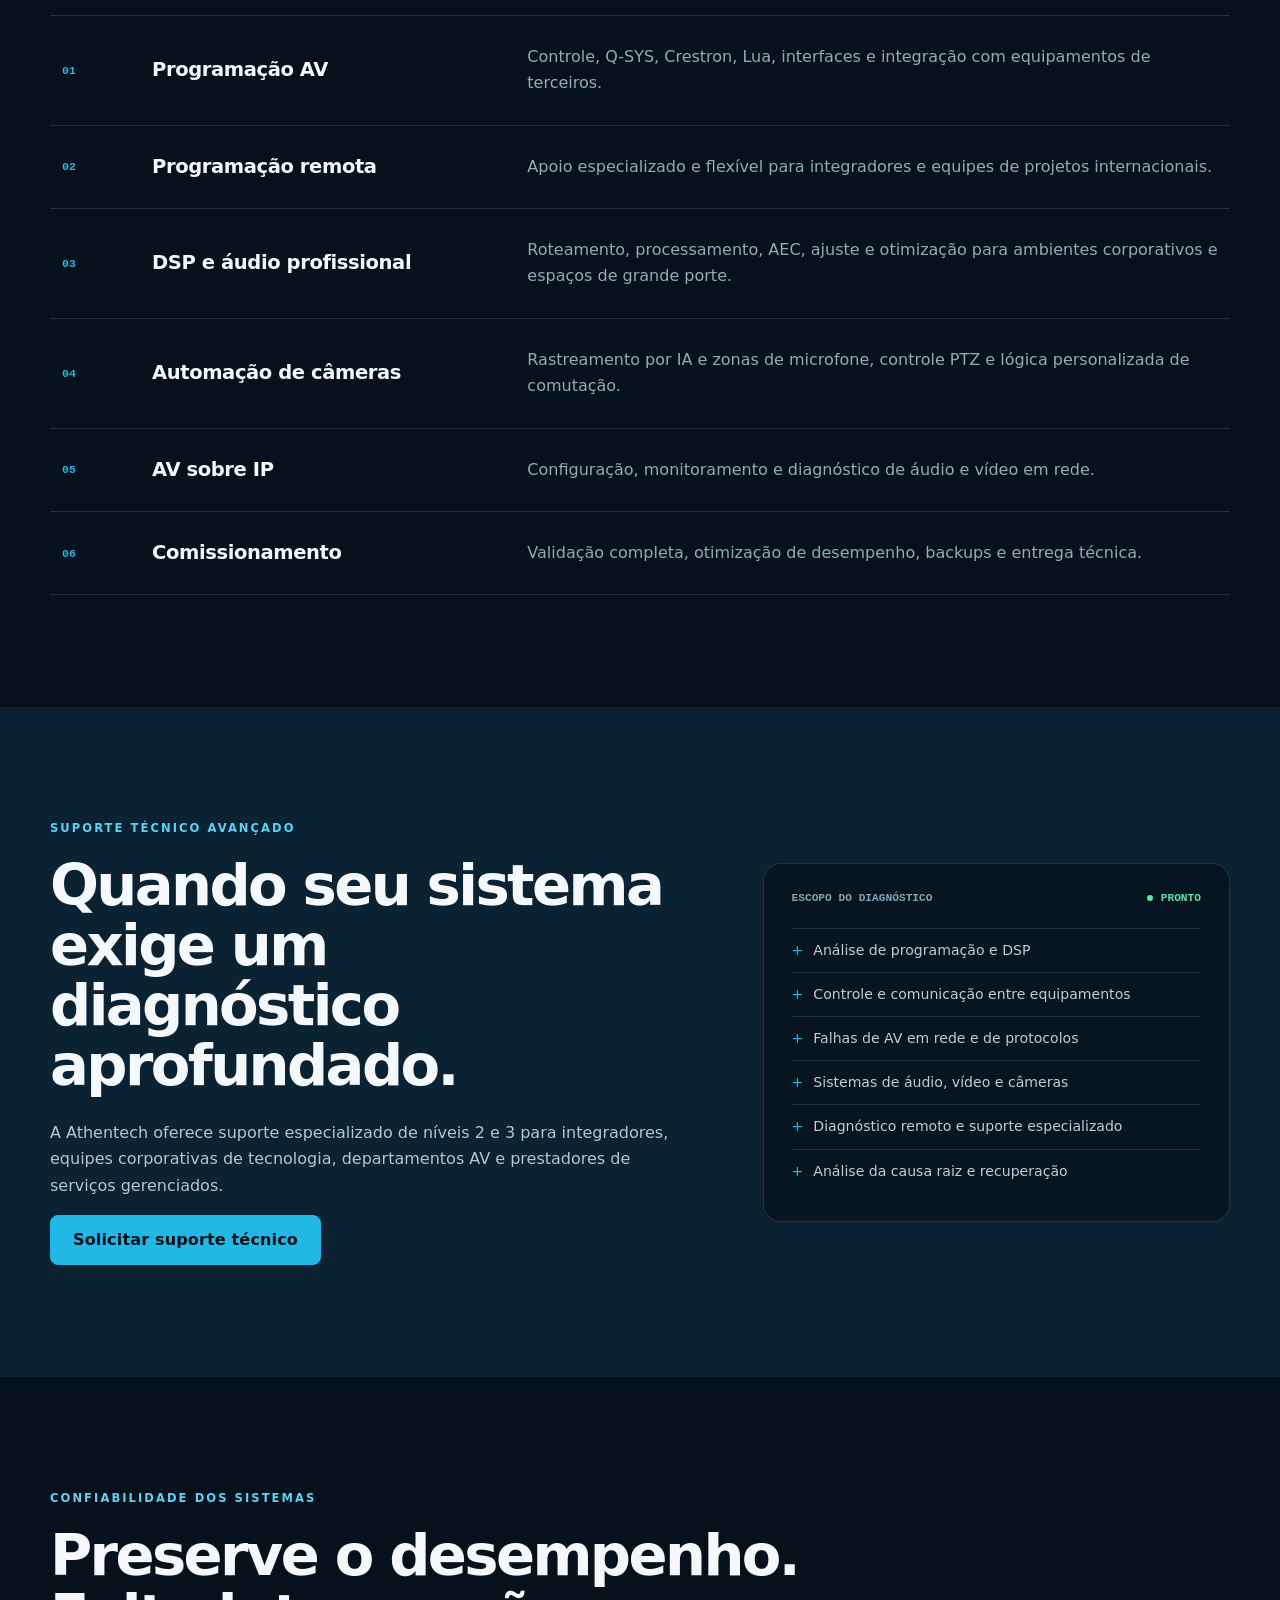
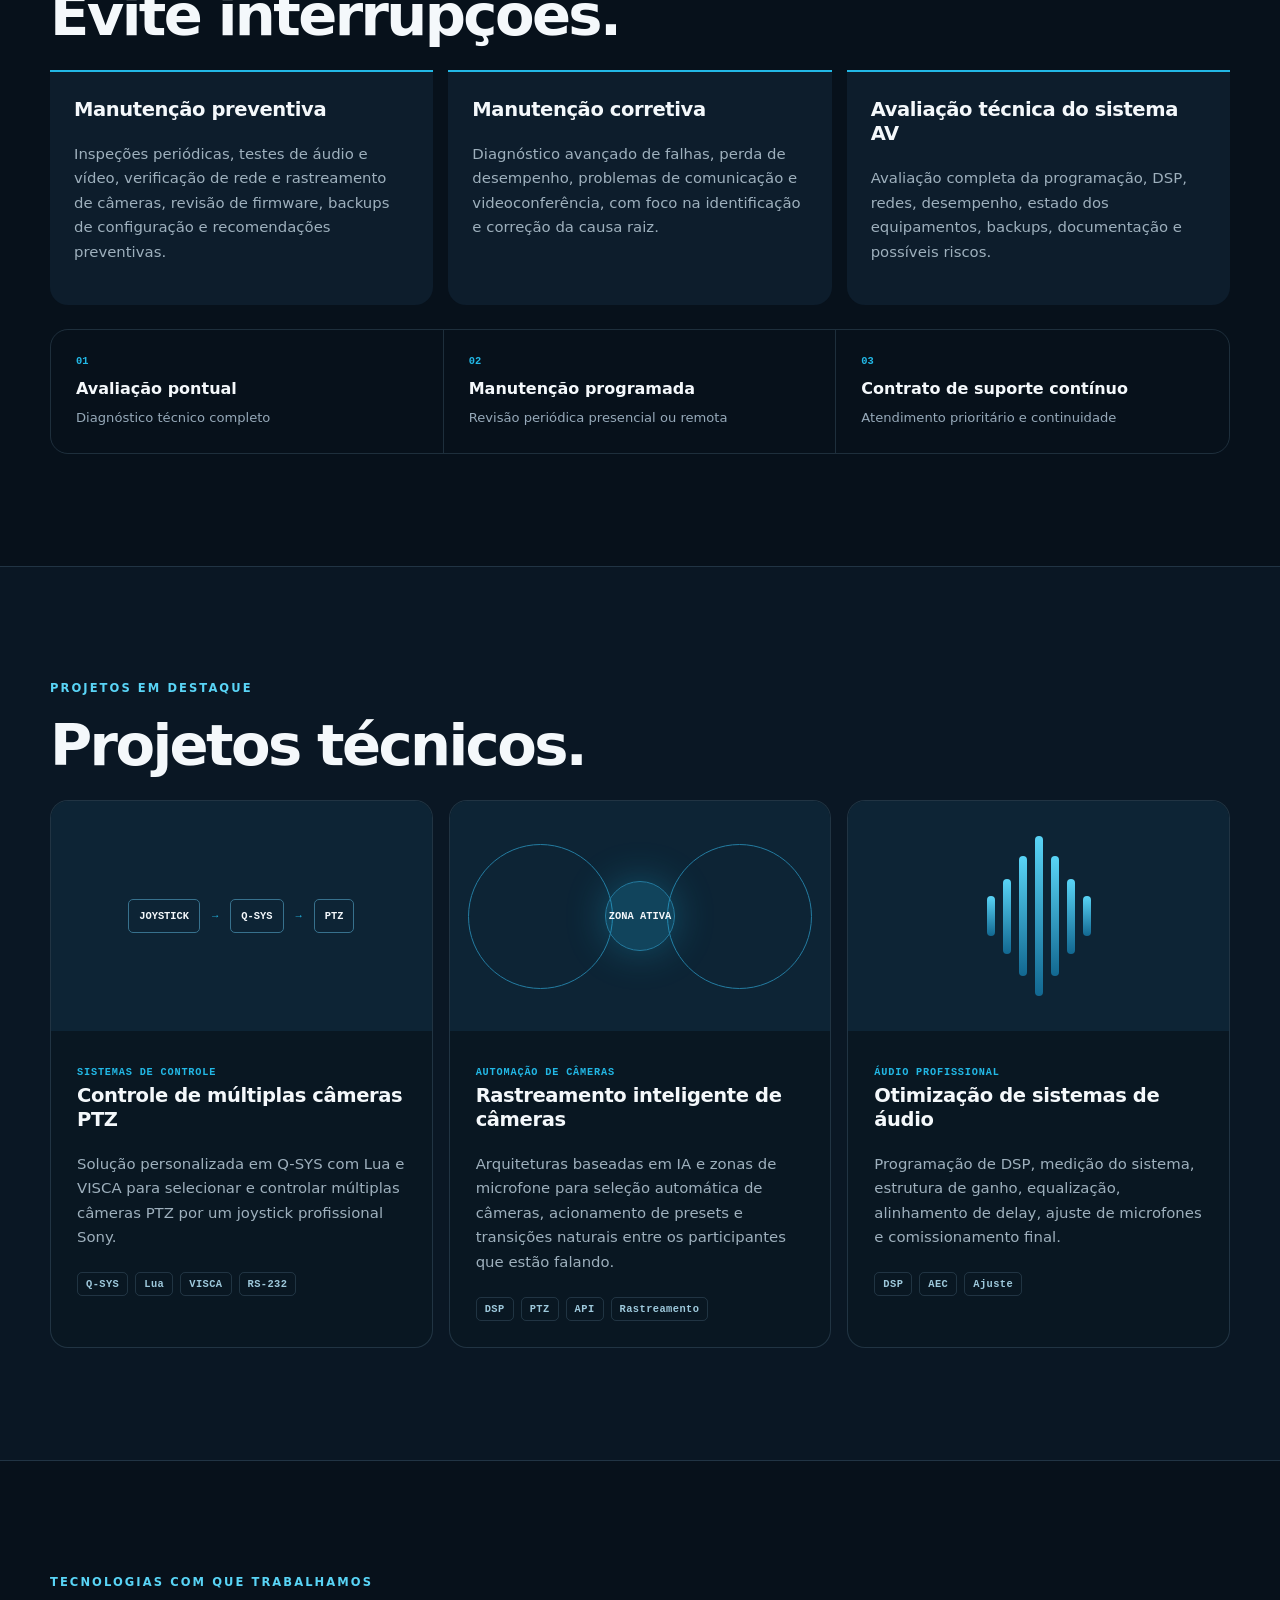
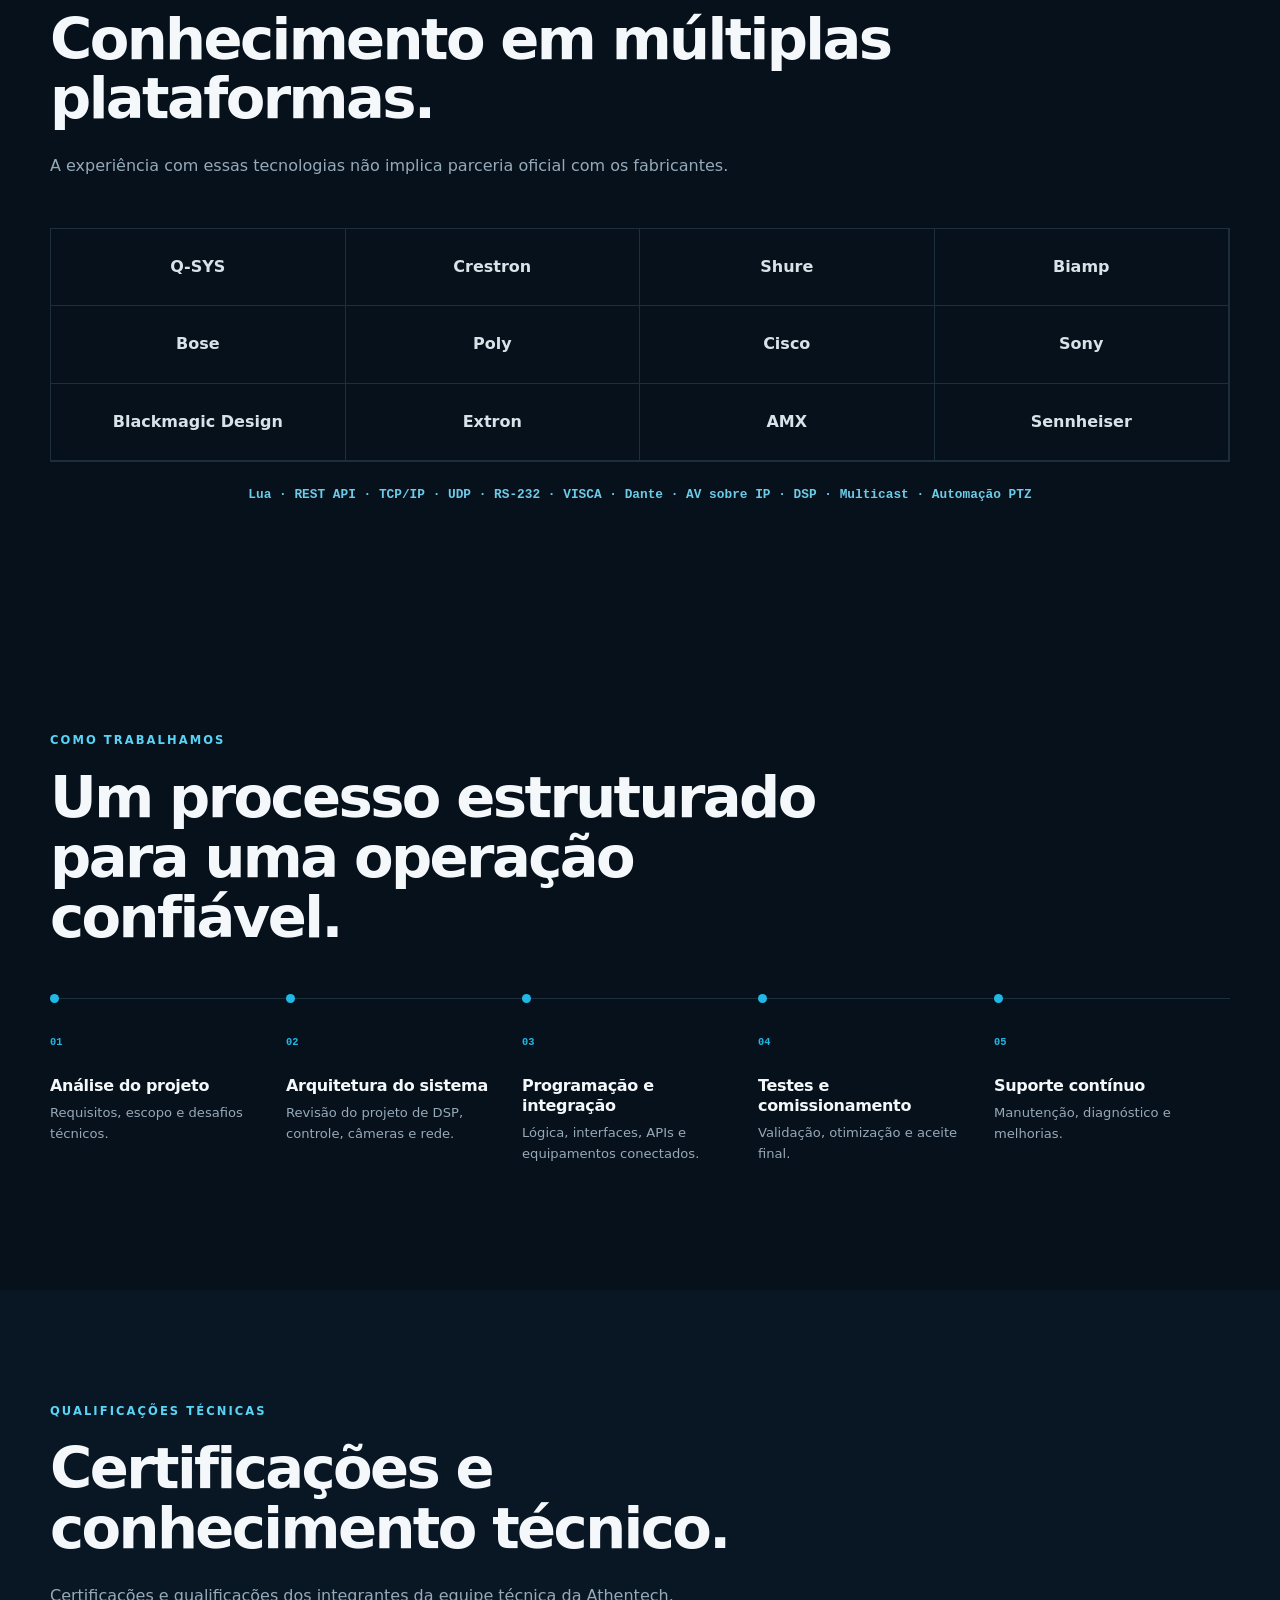
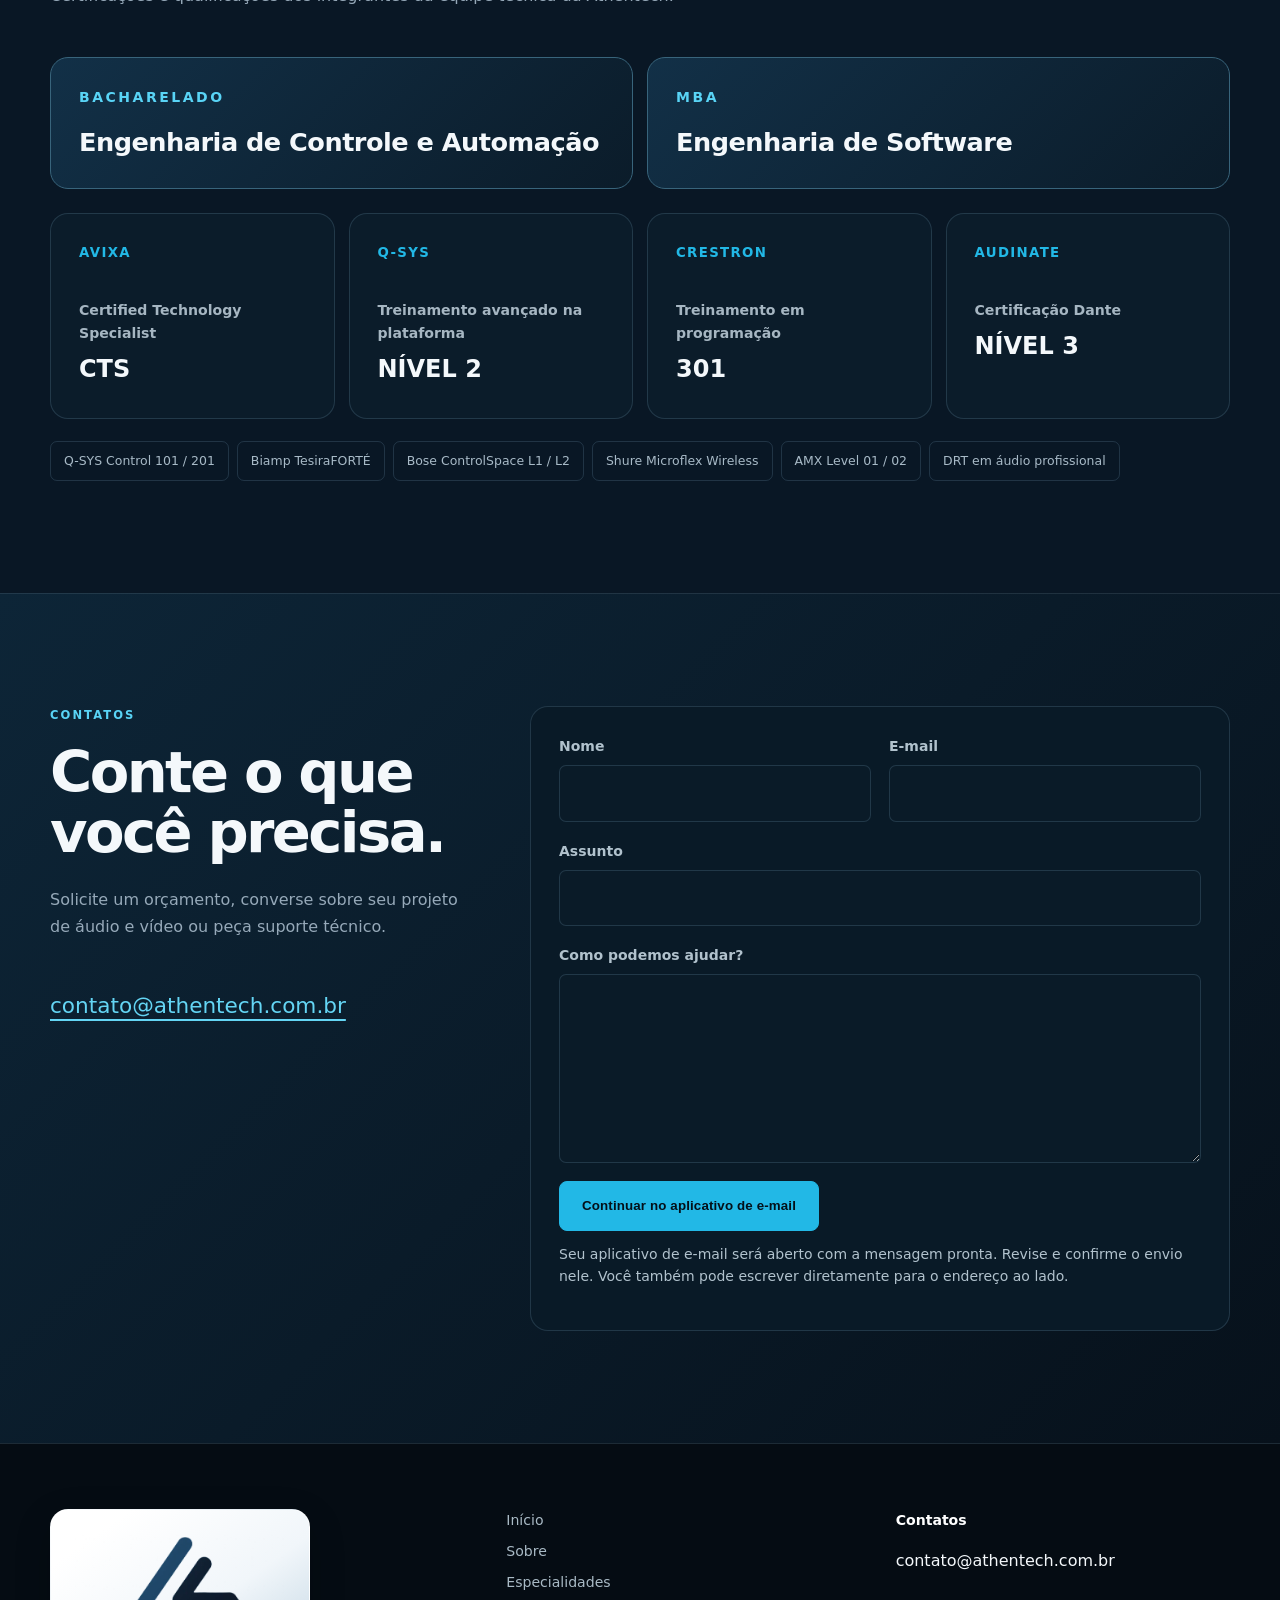
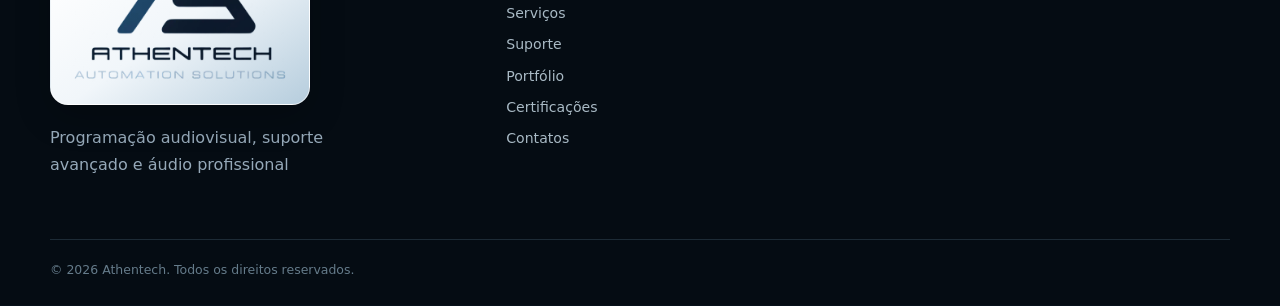
==== commit 69145920: "Update index.html" ====
--- a/index.html
+++ b/index.html
@@ -8,9 +8,9 @@
   <meta property="og:title" content="Athentech | Programação Q-SYS, Crestron e sistemas AV">
   <meta property="og:description" content="Programação, áudio profissional, rastreamento inteligente de câmeras e suporte avançado para sistemas AV complexos.">
   <meta property="og:type" content="website">
-  <link rel="stylesheet" href="/css/style.css">
-  <link rel="stylesheet" href="/css/hero-refresh.css">
-  <script defer src="/js/script.js"></script>
+  <link rel="stylesheet" href="./css/style.css">
+  <link rel="stylesheet" href="./css/hero-refresh.css">
+  <script defer src="./js/script.js"></script>
   <link rel="canonical" href="https://www.athentech.com.br/">
   <link rel="alternate" hreflang="pt-BR" href="https://www.athentech.com.br/">
   <link rel="alternate" hreflang="en" href="https://www.athentech.com.br/en/">
@@ -23,10 +23,10 @@
   <a class="skip" href="#main">Ir para o conteúdo</a>
   <header class="site-header">
     <nav class="nav wrap" aria-label="Navegação principal">
-      <a class="brand" href="#home" aria-label="Athentech — início"><img src="/assets/logos/athentech-original.png" alt="Logotipo Athentech Automation Solutions" width="535" height="370"></a>
+      <a class="brand" href="#home" aria-label="Athentech — início"><img src="./assets/logos/athentech-original.png" alt="Logotipo Athentech Automation Solutions" width="535" height="370"></a>
       <button class="menu" aria-expanded="false" aria-controls="nav-links"><span></span><span></span><span></span><b>Menu</b></button>
       <div class="nav-links" id="nav-links"><a href="#home">Início</a><a href="#about">Sobre</a><a href="#expertise">Especialidades</a><a href="#services">Serviços</a><a href="#support">Suporte</a><a href="#portfolio">Portfólio</a><a href="#technologies">Tecnologias</a><a href="#certifications">Certificações</a><a href="#contact">Contatos</a></div>
-      <div class="language-switch" role="group" aria-label="Escolher idioma"><a href="/" lang="pt-BR" hreflang="pt-BR" aria-current="page">Português</a><a href="/en/" lang="en" hreflang="en">English</a></div>
+      <div class="language-switch" role="group" aria-label="Escolher idioma"><a href="./" lang="pt-BR" hreflang="pt-BR" aria-current="page">Português</a><a href="./en/" lang="en" hreflang="en">English</a></div>
     </nav>
   </header>
   <main id="main">
@@ -90,5 +90,5 @@
       </form>
     </div></section>
   </main>
-  <footer><div class="wrap footer-grid"><div><div class="footer-logo-panel"><img src="/assets/logos/athentech-footer.png" alt="Athentech Automation Solutions" width="535" height="370" loading="lazy"></div><p>Programação audiovisual, suporte avançado e áudio profissional</p></div><nav aria-label="Navegação do rodapé"><a href="#home">Início</a><a href="#about">Sobre</a><a href="#expertise">Especialidades</a><a href="#services">Serviços</a><a href="#support">Suporte</a><a href="#portfolio">Portfólio</a><a href="#certifications">Certificações</a><a href="#contact">Contatos</a></nav><div class="contact-compact"><b>Contatos</b><a href="mailto:contato@athentech.com.br">contato@athentech.com.br</a></div></div><div class="wrap legal">© <span id="year"></span> Athentech. Todos os direitos reservados.</div></footer>
+  <footer><div class="wrap footer-grid"><div><div class="footer-logo-panel"><img src="./assets/logos/athentech-footer.png" alt="Athentech Automation Solutions" width="535" height="370" loading="lazy"></div><p>Programação audiovisual, suporte avançado e áudio profissional</p></div><nav aria-label="Navegação do rodapé"><a href="#home">Início</a><a href="#about">Sobre</a><a href="#expertise">Especialidades</a><a href="#services">Serviços</a><a href="#support">Suporte</a><a href="#portfolio">Portfólio</a><a href="#certifications">Certificações</a><a href="#contact">Contatos</a></nav><div class="contact-compact"><b>Contatos</b><a href="mailto:contato@athentech.com.br">contato@athentech.com.br</a></div></div><div class="wrap legal">© <span id="year"></span> Athentech. Todos os direitos reservados.</div></footer>
 </body></html>
--- a/css/style.css
+++ b/css/style.css
@@ -0,0 +1,8 @@
+:root{--bg:#07111b;--bg2:#0a1724;--surface:#0d1d2c;--surface2:#102538;--text:#f4f8fb;--muted:#96a9b9;--accent:#22b8e6;--accent2:#0d709c;--line:rgba(157,207,232,.16);--radius:18px;--shadow:0 24px 70px rgba(0,0,0,.25);--wrap:min(1180px,calc(100% - 40px))}*{box-sizing:border-box}html{scroll-behavior:smooth;scroll-padding-top:88px}body{margin:0;background:var(--bg);color:var(--text);font:16px/1.65 Inter,ui-sans-serif,system-ui,-apple-system,"Segoe UI",sans-serif;overflow-x:hidden}body:before{content:"";position:fixed;inset:0;pointer-events:none;background-image:linear-gradient(rgba(34,184,230,.025) 1px,transparent 1px),linear-gradient(90deg,rgba(34,184,230,.025) 1px,transparent 1px);background-size:48px 48px;mask-image:linear-gradient(to bottom,#000,transparent 75%)}a{color:inherit;text-decoration:none}img{max-width:100%;display:block}.wrap{width:var(--wrap);margin-inline:auto}.section{padding:112px 0;position:relative}.alternate{background:var(--bg2);border-block:1px solid var(--line)}.skip{position:fixed;left:16px;top:-60px;background:#fff;color:#000;padding:10px 15px;z-index:99}.skip:focus{top:12px}.site-header{position:fixed;top:0;left:0;right:0;z-index:50;border-bottom:1px solid transparent;transition:.25s}.site-header.scrolled{background:rgba(7,17,27,.88);backdrop-filter:blur(18px);border-color:var(--line)}.nav{height:92px;display:flex;align-items:center;justify-content:space-between}.brand{width:118px;height:72px;background:transparent;border-radius:0;padding:0;overflow:visible;display:grid;place-items:center}.brand img{width:100%;height:100%;object-fit:contain;object-position:center}.nav-links{display:flex;align-items:center;gap:28px}.nav-links>a:not(.button){font-size:.88rem;color:#bccad5;transition:.2s}.nav-links>a:hover{color:#fff}.button{display:inline-flex;align-items:center;justify-content:center;min-height:50px;padding:0 22px;border:1px solid var(--accent);border-radius:8px;background:var(--accent);color:#041019;font-weight:750;letter-spacing:.01em;cursor:pointer;transition:.2s}.button:hover{background:#64d5f4;transform:translateY(-2px);box-shadow:0 12px 30px rgba(34,184,230,.2)}.button.small{min-height:40px;padding:0 16px;font-size:.85rem}.button.ghost{background:transparent;color:#d8f5ff}.button.ghost:hover{background:rgba(34,184,230,.1)}.menu{display:none}.hero{min-height:780px;padding-top:170px;display:flex;align-items:center;background:radial-gradient(circle at 75% 35%,rgba(14,117,162,.18),transparent 30%)}.hero-grid{display:grid;grid-template-columns:1.06fr .94fr;gap:70px;align-items:center}.eyebrow{color:#59d4f6;font-weight:800;font-size:.72rem;letter-spacing:.18em;margin:0 0 18px}h1,h2,h3,p{margin-top:0}h1{font-size:clamp(3rem,5.7vw,5.9rem);line-height:.96;letter-spacing:-.055em;margin-bottom:28px;max-width:850px}h1 span{color:transparent;-webkit-text-stroke:1px #64d5f4;text-shadow:0 0 40px rgba(34,184,230,.18)}h2{font-size:clamp(2.3rem,4.5vw,4.6rem);line-height:1.04;letter-spacing:-.045em;max-width:850px;margin-bottom:24px}h3{font-size:1.22rem;line-height:1.25;letter-spacing:-.02em}.lead{font-size:1.2rem;line-height:1.55;max-width:730px}.small-lead{font-size:1.35rem}.muted,.section-intro,.heading-row p{color:var(--muted)}.actions{display:flex;align-items:center;gap:14px;flex-wrap:wrap;margin-top:32px}.text-link{padding:12px 8px;color:#bcefff;font-weight:700}.system-map{height:430px;position:relative;border:1px solid var(--line);border-radius:var(--radius);background:linear-gradient(145deg,rgba(15,38,56,.9),rgba(4,13,22,.8));box-shadow:var(--shadow);overflow:hidden}.system-map:before{content:"";position:absolute;inset:0;background-image:radial-gradient(circle,rgba(94,211,246,.15) 1px,transparent 1px);background-size:22px 22px}.map-title{position:absolute;top:22px;left:22px;font:700 .68rem/1 monospace;letter-spacing:.12em;color:#8ca6b8;display:flex;gap:8px;align-items:center}.map-title span{width:7px;height:7px;background:#64edb5;border-radius:50%;box-shadow:0 0 12px #64edb5}.node{position:absolute;border:1px solid rgba(89,212,246,.35);background:rgba(7,17,27,.9);border-radius:8px;padding:12px 15px;min-width:132px}.node b{display:block;font:800 .74rem/1.4 monospace;color:#fff}.node small{font:500 .58rem monospace;color:#6f91a8}.n1{left:35px;top:95px}.n2{left:185px;top:190px}.n3{right:25px;bottom:38px}.system-map svg{position:absolute;inset:45px 5px 0;width:calc(100% - 10px);height:300px}.system-map path{fill:none;stroke:#22b8e6;stroke-width:2;stroke-dasharray:8 10;animation:dash 12s linear infinite}.system-map circle{fill:#74dcfa}.pulse{position:absolute;width:160px;height:160px;border:1px solid rgba(34,184,230,.18);border-radius:50%;right:10px;top:60px;box-shadow:0 0 0 25px rgba(34,184,230,.025),0 0 0 50px rgba(34,184,230,.018)}@keyframes dash{to{stroke-dashoffset:-180}}.cap-strip{border-block:1px solid var(--line);background:#081521;padding:18px 0;overflow:hidden}.ticker{display:flex;gap:30px;justify-content:space-between;white-space:nowrap}.ticker span{font:700 .7rem monospace;color:#97adbd;letter-spacing:.08em}.ticker span:before{content:"◆";color:var(--accent);font-size:.5rem;margin-right:12px}.split{display:grid;grid-template-columns:.8fr 1.2fr;gap:90px}.split p:not(.eyebrow){color:#b4c2cc}.facts{display:grid;grid-template-columns:repeat(3,1fr);gap:12px;margin-top:36px}.facts div{padding-top:16px;border-top:1px solid var(--accent)}.facts b,.facts span{display:block}.facts b{font-size:.9rem}.facts span{font-size:.72rem;color:var(--muted)}.section-intro{max-width:760px;margin-bottom:48px}.logo-wall{display:grid;grid-template-columns:repeat(6,1fr);border:1px solid var(--line)}.logo-wall span{min-height:90px;display:grid;place-items:center;padding:14px;border-right:1px solid var(--line);border-bottom:1px solid var(--line);color:#8194a3;font-weight:700;text-align:center;filter:grayscale(1);transition:.2s}.logo-wall span:hover{color:#fff;background:rgba(34,184,230,.05);filter:none}.heading-row{display:flex;justify-content:space-between;gap:40px;align-items:end;margin-bottom:48px}.heading-row h2{margin:0}.heading-row p{max-width:400px;margin:0}.card-grid{display:grid;grid-template-columns:repeat(3,1fr);gap:15px}.card{padding:30px;background:linear-gradient(145deg,rgba(15,35,52,.9),rgba(9,23,35,.85));border:1px solid var(--line);border-radius:var(--radius);min-height:270px;transition:.25s}.card:hover{transform:translateY(-5px);border-color:rgba(34,184,230,.45)}.card.featured{background:linear-gradient(145deg,#0f3851,#0a2031)}.card i{font-style:normal;color:#51ceeF;font:700 .7rem monospace}.card h3{margin-top:48px}.card p,.tracking-grid p,.maintenance-grid p,.project p{color:#9eb0bd;font-size:.93rem}.tags{display:flex;flex-wrap:wrap;gap:7px;margin-top:22px}.tags span{font:650 .65rem monospace;letter-spacing:.04em;border:1px solid var(--line);padding:5px 8px;border-radius:5px;color:#9ec9dc}.tracking{background:linear-gradient(115deg,#092033,#07111b 65%)}.tracking-grid{display:grid;grid-template-columns:1fr 1fr;gap:16px}.tracking-grid article{padding:38px;border:1px solid var(--line);background:rgba(5,17,27,.66);border-radius:var(--radius)}.icon{width:48px;height:48px;display:grid;place-items:center;border:1px solid var(--accent);border-radius:50%;color:var(--accent);font:800 .8rem monospace;margin-bottom:28px}.tracking-grid ul,.diagnostic ul{list-style:none;padding:0;margin:24px 0 0}.tracking-grid li,.diagnostic li{border-top:1px solid var(--line);padding:10px 0;color:#c1ccd4;font-size:.88rem}.tracking-grid li:before,.diagnostic li:before{content:"+";color:var(--accent);margin-right:10px}.service-list{border-top:1px solid var(--line)}.service-list article{display:grid;grid-template-columns:60px .5fr 1fr;gap:30px;align-items:center;padding:28px 12px;border-bottom:1px solid var(--line);transition:.2s}.service-list article:hover{background:rgba(34,184,230,.04);padding-inline:22px}.service-list b{font:600 .72rem monospace;color:var(--accent)}.service-list h3,.service-list p{margin:0}.service-list p{color:var(--muted)}.support{background:#0b2233}.support .wrap{display:grid;grid-template-columns:1.15fr .85fr;gap:80px;align-items:center}.support-head p:not(.eyebrow){color:#b6c5ce;max-width:650px}.diagnostic{border:1px solid var(--line);background:#071521;border-radius:var(--radius);padding:28px}.diag-top{display:flex;justify-content:space-between;font:700 .7rem monospace;color:#83a4b7}.status{color:#61e0a8}.status:before{content:"";display:inline-block;width:6px;height:6px;border-radius:50%;background:currentColor;margin-right:8px}.maintenance-grid{display:grid;grid-template-columns:repeat(3,1fr);gap:15px}.maintenance-grid article{border-top:2px solid var(--accent);padding:26px 24px;background:var(--surface);border-radius:0 0 var(--radius) var(--radius)}.models{display:grid;grid-template-columns:repeat(3,1fr);margin-top:24px;border:1px solid var(--line);border-radius:var(--radius);overflow:hidden}.models div{padding:25px;border-right:1px solid var(--line)}.models div:last-child{border:0}.models small,.models b,.models span{display:block}.models small{font:700 .65rem monospace;color:var(--accent)}.models b{margin:9px 0 4px}.models span{font-size:.82rem;color:var(--muted)}.portfolio-grid{display:grid;grid-template-columns:repeat(3,1fr);gap:16px}.project{background:#091722;border:1px solid var(--line);border-radius:var(--radius);overflow:hidden}.project>div:last-child{padding:26px}.project small{font:700 .64rem monospace;color:var(--accent);letter-spacing:.08em}.project-visual{height:230px;background:#0d2435;position:relative;display:flex;align-items:center;justify-content:center;overflow:hidden}.flow{gap:12px;font:700 .65rem monospace}.flow span{border:1px solid #37718d;padding:10px;border-radius:5px}.flow i{color:var(--accent)}.zones i{position:absolute;width:145px;height:145px;border:1px solid #247ca1;border-radius:50%}.zones i:nth-child(1){left:18px}.zones i:nth-child(2){right:18px}.zones i:nth-child(3){width:70px;height:70px;background:rgba(34,184,230,.22);box-shadow:0 0 40px rgba(34,184,230,.3)}.zones b{z-index:1;font:700 .65rem monospace}.waves{gap:8px}.waves i{width:8px;border-radius:5px;background:linear-gradient(#59d4f6,#126891);animation:wave 1.5s ease-in-out infinite}.waves i:nth-child(1),.waves i:nth-child(7){height:40px}.waves i:nth-child(2),.waves i:nth-child(6){height:75px;animation-delay:.2s}.waves i:nth-child(3),.waves i:nth-child(5){height:120px;animation-delay:.4s}.waves i:nth-child(4){height:160px;animation-delay:.6s}@keyframes wave{50%{transform:scaleY(.65)}}.tech-cloud{display:grid;grid-template-columns:repeat(4,1fr);border:1px solid var(--line)}.tech-cloud span{padding:25px 12px;display:grid;place-items:center;border-right:1px solid var(--line);border-bottom:1px solid var(--line);font-weight:700;color:#d8e2e8}.protocols{margin-top:20px;color:#6bcbe8;font:650 .8rem/2 monospace;text-align:center}.process ol{padding:0;margin:50px 0 0;display:grid;grid-template-columns:repeat(5,1fr);list-style:none;border-top:1px solid var(--line)}.process li{padding:28px 20px 0 0;position:relative}.process li:before{content:"";position:absolute;width:9px;height:9px;border-radius:50%;background:var(--accent);top:-5px}.process li>b{font:700 .65rem monospace;color:var(--accent)}.process li h3{font-size:1rem;margin:22px 0 6px}.process li p{font-size:.82rem;color:var(--muted)}.certifications{background:#091725}.cert-major{display:grid;grid-template-columns:repeat(4,1fr);gap:14px}.cert-major div{padding:28px;border:1px solid var(--line);border-radius:var(--radius);background:#0b1c2a;min-height:190px}.cert-major small,.cert-major b,.cert-major strong{display:block}.cert-major small{color:var(--accent);font-weight:800;letter-spacing:.1em}.cert-major b{font-size:.88rem;color:#a6b6c2;margin:35px 0 5px}.cert-major strong{font-size:1.5rem}.cert-minor{display:flex;flex-wrap:wrap;gap:8px;margin-top:22px}.cert-minor span{padding:9px 13px;border:1px solid var(--line);border-radius:7px;color:#a8bac7;font-size:.78rem}.final-cta{text-align:center;background:radial-gradient(circle at 50% 80%,rgba(34,184,230,.2),transparent 45%)}.final-cta h2{margin-inline:auto}.final-cta p{color:#abc0cd}.final-cta .actions{justify-content:center}.contact-grid{display:grid;grid-template-columns:.75fr 1.25fr;gap:100px}.contact-data{display:flex;flex-direction:column;margin-top:40px}.contact-data a,.contact-data span{padding:10px 0;border-bottom:1px solid var(--line);color:#b8c8d2}.form-grid{display:grid;grid-template-columns:1fr 1fr;gap:18px}label{display:block;font-size:.78rem;font-weight:700;color:#b1c2cd;margin-bottom:18px}input,select,textarea{display:block;width:100%;margin-top:7px;padding:14px;border:1px solid var(--line);border-radius:7px;background:#0a1b28;color:#fff;font:inherit;outline:none}input:focus,select:focus,textarea:focus{border-color:var(--accent);box-shadow:0 0 0 3px rgba(34,184,230,.08)}textarea{resize:vertical}.form-note{font-size:.75rem;color:#718997;margin-top:12px}footer{border-top:1px solid var(--line);padding:65px 0 24px;background:#050c13}.footer-grid{display:grid;grid-template-columns:1.2fr 1fr 1fr;gap:55px}.footer-grid img{width:170px;background:transparent;border-radius:0}.footer-grid p{color:var(--muted);max-width:300px;margin-top:20px}.footer-grid nav,.footer-grid>div:last-child{display:flex;flex-direction:column;gap:8px;color:#a9bac5;font-size:.88rem}.footer-grid b{color:#fff}.legal{border-top:1px solid var(--line);margin-top:45px;padding-top:20px;color:#657b8a;font-size:.78rem}.reveal{opacity:0;transform:translateY(18px);transition:opacity .65s,transform .65s}.reveal.visible{opacity:1;transform:none}@media(max-width:980px){.nav-links{position:fixed;inset:92px 18px auto;background:#091a27;border:1px solid var(--line);border-radius:14px;padding:24px;flex-direction:column;align-items:stretch;transform:translateY(-20px);opacity:0;pointer-events:none;transition:.2s}.nav-links.open{transform:none;opacity:1;pointer-events:auto}.menu{display:flex;width:44px;height:40px;background:none;border:0;flex-direction:column;justify-content:center;gap:5px;color:#fff}.menu span{display:block;width:24px;height:2px;background:#fff}.menu b{position:absolute;clip:rect(0 0 0 0)}.hero-grid,.split,.support .wrap,.contact-grid{grid-template-columns:1fr}.hero{padding-top:140px}.system-map{height:380px}.logo-wall{grid-template-columns:repeat(3,1fr)}.card-grid,.maintenance-grid,.portfolio-grid{grid-template-columns:repeat(2,1fr)}.process ol{grid-template-columns:repeat(3,1fr);row-gap:30px}.cert-major{grid-template-columns:1fr 1fr}.contact-grid{gap:55px}}@media(max-width:650px){:root{--wrap:min(100% - 28px,1180px)}.section{padding:78px 0}.hero{min-height:auto}.hero-grid{gap:45px}h1{font-size:clamp(2.8rem,13vw,4.2rem)}.system-map{height:330px}.n2{left:110px}.n3{right:12px}.ticker{overflow:hidden;justify-content:flex-start}.heading-row{display:block}.heading-row p{margin-top:15px}.facts,.card-grid,.tracking-grid,.maintenance-grid,.models,.portfolio-grid,.cert-major,.form-grid,.footer-grid{grid-template-columns:1fr}.logo-wall{grid-template-columns:repeat(2,1fr)}.service-list article{grid-template-columns:40px 1fr}.service-list article p{grid-column:2}.models div{border-right:0;border-bottom:1px solid var(--line)}.tech-cloud{grid-template-columns:repeat(2,1fr)}.process ol{grid-template-columns:1fr;border-top:0}.process li{display:grid;grid-template-columns:40px 1fr;border-top:1px solid var(--line)}.process li:before{display:none}.process li h3{margin-top:0}.support .wrap{gap:50px}.contact-grid{gap:45px}.project-visual{height:190px}.footer-grid{gap:28px}}
+@media(prefers-reduced-motion:reduce){html{scroll-behavior:auto}*,*:before,*:after{animation:none!important;transition:none!important}.reveal{opacity:1;transform:none}}
+.brand{width:160px;height:78px}.brand img{filter:brightness(1.65) saturate(.75);transform:scale(1.08)}
+.footer-grid img{filter:brightness(1.45) saturate(.8)}
+.logo-wall span{display:flex;align-items:center;justify-content:flex-start;gap:12px;text-align:left;min-height:84px}
+.logo-wall span img{width:28px;height:28px;object-fit:contain;flex:0 0 28px;opacity:.82;transition:.2s}
+.logo-wall span:hover img{opacity:1;transform:scale(1.08)}
+@media(max-width:650px){.brand{width:130px;height:72px}.logo-wall span{font-size:.78rem;padding:12px 10px;gap:8px}.logo-wall span img{width:22px;height:22px;flex-basis:22px}}
--- a/css/hero-refresh.css
+++ b/css/hero-refresh.css
@@ -0,0 +1,65 @@
+/* Original supplied logo: invert white to black and blend black away on navy.
+   The source pixels and letterforms remain unchanged; no image regeneration. */
+.site-header{background:#07111b;border-bottom:1px solid var(--line)}
+.nav{height:122px;gap:24px}
+.brand{width:170px;height:112px;flex:0 0 170px;mix-blend-mode:screen}
+.brand img{width:100%;height:100%;object-fit:contain;filter:grayscale(1) invert(1);transform:none;mix-blend-mode:screen}
+.nav-links{gap:12px;flex-wrap:wrap}
+html{scroll-padding-top:140px}
+.hero{padding-top:178px;padding-bottom:78px;min-height:860px}
+.hero-grid{grid-template-columns:1fr 1.03fr;gap:48px;align-items:center}
+.hero h1{font-size:clamp(3rem,4.8vw,4.8rem);line-height:1.04}
+.av-blueprint{padding:28px;border:1px solid #286180;border-radius:24px;position:relative;background:radial-gradient(ellipse at 60% 45%,#113a50 0,transparent 65%),linear-gradient(150deg,#0d2537,#07131f);box-shadow:0 30px 90px #0007,0 0 70px #119ed612;overflow:hidden}
+.av-blueprint:before{content:"";position:absolute;inset:0;pointer-events:none;background-image:linear-gradient(#77d9fa06 1px,transparent 1px),linear-gradient(90deg,#77d9fa06 1px,transparent 1px);background-size:24px 24px}
+.blueprint-heading,.blueprint-footer{position:relative;display:flex;justify-content:space-between;gap:12px;color:#84b9d1;font:600 12px/1.5 monospace;letter-spacing:.06em}
+.blueprint-heading{padding-bottom:24px}.blueprint-heading small{font-size:12px;color:#c8ebf7}
+.flow-stage{position:relative;padding:24px 20px;display:grid;grid-template-columns:40px minmax(0,1fr);gap:16px;background:#091c2bed;border:1px solid #38647b;border-radius:12px}
+.flow-stage.processing{border-color:#43c4ee;box-shadow:0 0 30px #22b8e616;background:linear-gradient(120deg,#123c52,#0a2334)}
+.stage-number{font:600 15px/1.5 monospace;color:#4dccf3;padding-top:3px}
+.flow-stage h3{font-size:24px;letter-spacing:.13em;margin:0 0 8px}
+.flow-stage p{font-size:14px;color:#b2c8d6;margin:0 0 16px}
+.flow-tags{display:flex;flex-wrap:wrap;gap:7px}.flow-tags span{font:600 12px/1.5 monospace;color:#bfe9f8;border:1px solid #28526a;border-radius:4px;padding:5px 7px}
+.flow-connection{height:54px;margin-left:39px;border-left:2px solid #2ba9d3;position:relative;display:flex;align-items:center;padding-left:23px}
+.flow-connection span{font:500 12px/1.5 monospace;color:#71a4bd;letter-spacing:.06em}
+.flow-connection:before{content:"";position:absolute;left:-4px;top:0;width:6px;height:10px;border-radius:4px;background:#a7edff;box-shadow:0 0 12px #55d5fa;animation:signal-travel 2.8s linear infinite}
+@keyframes signal-travel{from{transform:translateY(0);opacity:0}20%{opacity:1}80%{opacity:1}to{transform:translateY(44px);opacity:0}}
+.output-branches{display:grid;grid-template-columns:repeat(3,minmax(0,1fr));gap:10px}.output-branches>span{border-top:2px solid #23b8e6;padding-top:10px;color:#dbf5ff;font:700 14px/1.5 monospace}.output-branches small{display:block;font:400 12px/1.5 system-ui;color:#9cb9ca;margin-top:3px}
+.blueprint-footer{padding-top:24px;font-size:11px;justify-content:center;flex-wrap:wrap}.blueprint-footer span{color:#30b5dd}
+@media(max-width:1100px){.nav-links{gap:14px}.hero-grid{gap:28px}.av-blueprint{padding:22px}.flow-stage{padding:20px 14px;gap:10px;grid-template-columns:32px minmax(0,1fr)}}
+@media(max-width:980px){.nav-links{top:122px}.hero-grid{grid-template-columns:1fr}.av-blueprint{width:100%;max-width:680px;margin-inline:auto}.hero h1{max-width:760px}.hero{padding-top:164px}}
+@media(max-width:650px){.nav{height:102px}.brand{width:138px;height:94px;flex-basis:138px}.nav-links{top:102px}.hero{padding-top:140px}.hero-grid{gap:40px}.av-blueprint{padding:18px 14px;border-radius:16px}.blueprint-heading{flex-wrap:wrap}.flow-stage{grid-template-columns:25px minmax(0,1fr);padding:20px 12px}.flow-stage h3{font-size:22px}.output-branches{gap:6px}.output-branches small{font-size:12px}.flow-connection{margin-left:24px}.blueprint-footer{letter-spacing:0;font-size:10px}}
+@media(prefers-reduced-motion:reduce){.flow-connection:before{animation:none}}
+.contact-compact{scroll-margin-top:140px;align-self:start}
+.contact-compact a{font-size:1rem;display:inline-block;padding:8px 0;color:var(--text)}
+.contact-compact a:hover{color:var(--accent)}
+.footer-logo-panel{width:260px;max-width:100%;padding:22px 20px;border-radius:18px;background:linear-gradient(145deg,#fff 15%,#f1f6fa 55%,#b6cddd 100%);border:1px solid #ffffff90;box-shadow:0 12px 36px #0003;isolation:isolate}
+.footer-grid .footer-logo-panel img{width:100%;height:auto;display:block;object-fit:contain;filter:none;transform:none;background:transparent;border-radius:0;mix-blend-mode:multiply}
+.language-switch{display:flex;flex-shrink:0;border:1px solid #38647b;border-radius:8px;padding:4px;gap:3px}
+.language-switch a{font-size:14px;padding:8px 10px;border-radius:5px;color:#c8dce8;white-space:nowrap;line-height:1.4}
+.language-switch a[aria-current="page"]{background:#173d52;color:#fff;font-weight:700}
+.language-switch a:hover{background:#24516a;color:#fff}
+a:focus-visible,button:focus-visible{outline:2px solid #64d5f4;outline-offset:4px}
+.nav-links{margin-left:auto}
+.flow-stage h3{font-size:clamp(18px,2vw,24px);letter-spacing:.04em;overflow-wrap:anywhere}
+.hero-grid>*{min-width:0}
+@media(max-width:1150px){.nav{gap:12px}.nav-links{gap:10px}.nav-links>a:not(.button){font-size:14px}.brand{width:148px;flex-basis:148px}.language-switch a{padding:8px}}
+@media(max-width:980px){.language-switch{margin-left:auto}.menu{order:3;flex-shrink:0}.nav-links{margin-left:0;visibility:hidden}.nav-links.open{visibility:visible}}
+@media(max-width:650px){.nav{gap:8px}.brand{width:104px;flex-basis:104px}.language-switch a{padding:8px 5px}.language-switch{gap:0;padding:3px}.menu{width:32px}.hero h1{font-size:clamp(2.35rem,10vw,3.5rem)}.ticker{flex-wrap:wrap;white-space:normal;gap:14px}.flow-stage h3{font-size:18px}.blueprint-heading{font-size:11px}}
+@media(max-width:350px){.brand{width:80px;flex-basis:80px}.nav{gap:5px}}
+.button.whatsapp{background:#25d366;border-color:#25d366;color:#042411;max-width:100%;text-align:center;padding:12px 20px}
+.button.whatsapp:hover{background:#67e695;border-color:#67e695}
+.contact-compact a.whatsapp-contact{color:#67e695;line-height:1.5;text-decoration:underline;text-underline-offset:4px}
+.contact-section{background:linear-gradient(135deg,#0d2537,#07111b);border-top:1px solid var(--line)}
+.contact-section .contact-grid{gap:60px;align-items:start}
+.contact-email{display:inline-block;font-size:clamp(1rem,2vw,1.35rem);color:#64d5f4;overflow-wrap:anywhere;text-decoration:underline;text-underline-offset:6px}
+.contact-section form{padding:28px;border:1px solid var(--line);border-radius:18px;background:#091a27}
+.contact-section label{font-size:14px}.contact-section input,.contact-section textarea{font-size:16px}
+.contact-section .form-note,#contact-status{font-size:14px;color:#b1c2cd;line-height:1.6}
+.contact-compact a{overflow-wrap:anywhere}
+.academic-qualifications{display:grid;grid-template-columns:repeat(2,minmax(0,1fr));gap:14px;margin-bottom:24px}
+.academic-qualifications article{padding:28px;border:1px solid #38647b;border-radius:18px;background:linear-gradient(135deg,#123047,#0b1c2a)}
+.academic-qualifications .eyebrow{font-size:14px;margin-bottom:16px}
+.academic-qualifications h3{font-size:clamp(1.2rem,2vw,1.6rem);margin-bottom:0;line-height:1.35}
+@media(max-width:650px){.academic-qualifications{grid-template-columns:1fr}}
+@media(min-width:981px) and (max-width:1200px){.nav{flex-wrap:wrap;height:auto;padding-block:8px}.nav-links{order:3;width:100%;justify-content:center}.language-switch{margin-left:auto}.hero{padding-top:210px}html{scroll-padding-top:180px}}
+@media(max-width:650px){.contact-section .contact-grid{gap:30px}.contact-section form{padding:20px}.contact-section .button{width:100%;padding:12px;text-align:center}}
